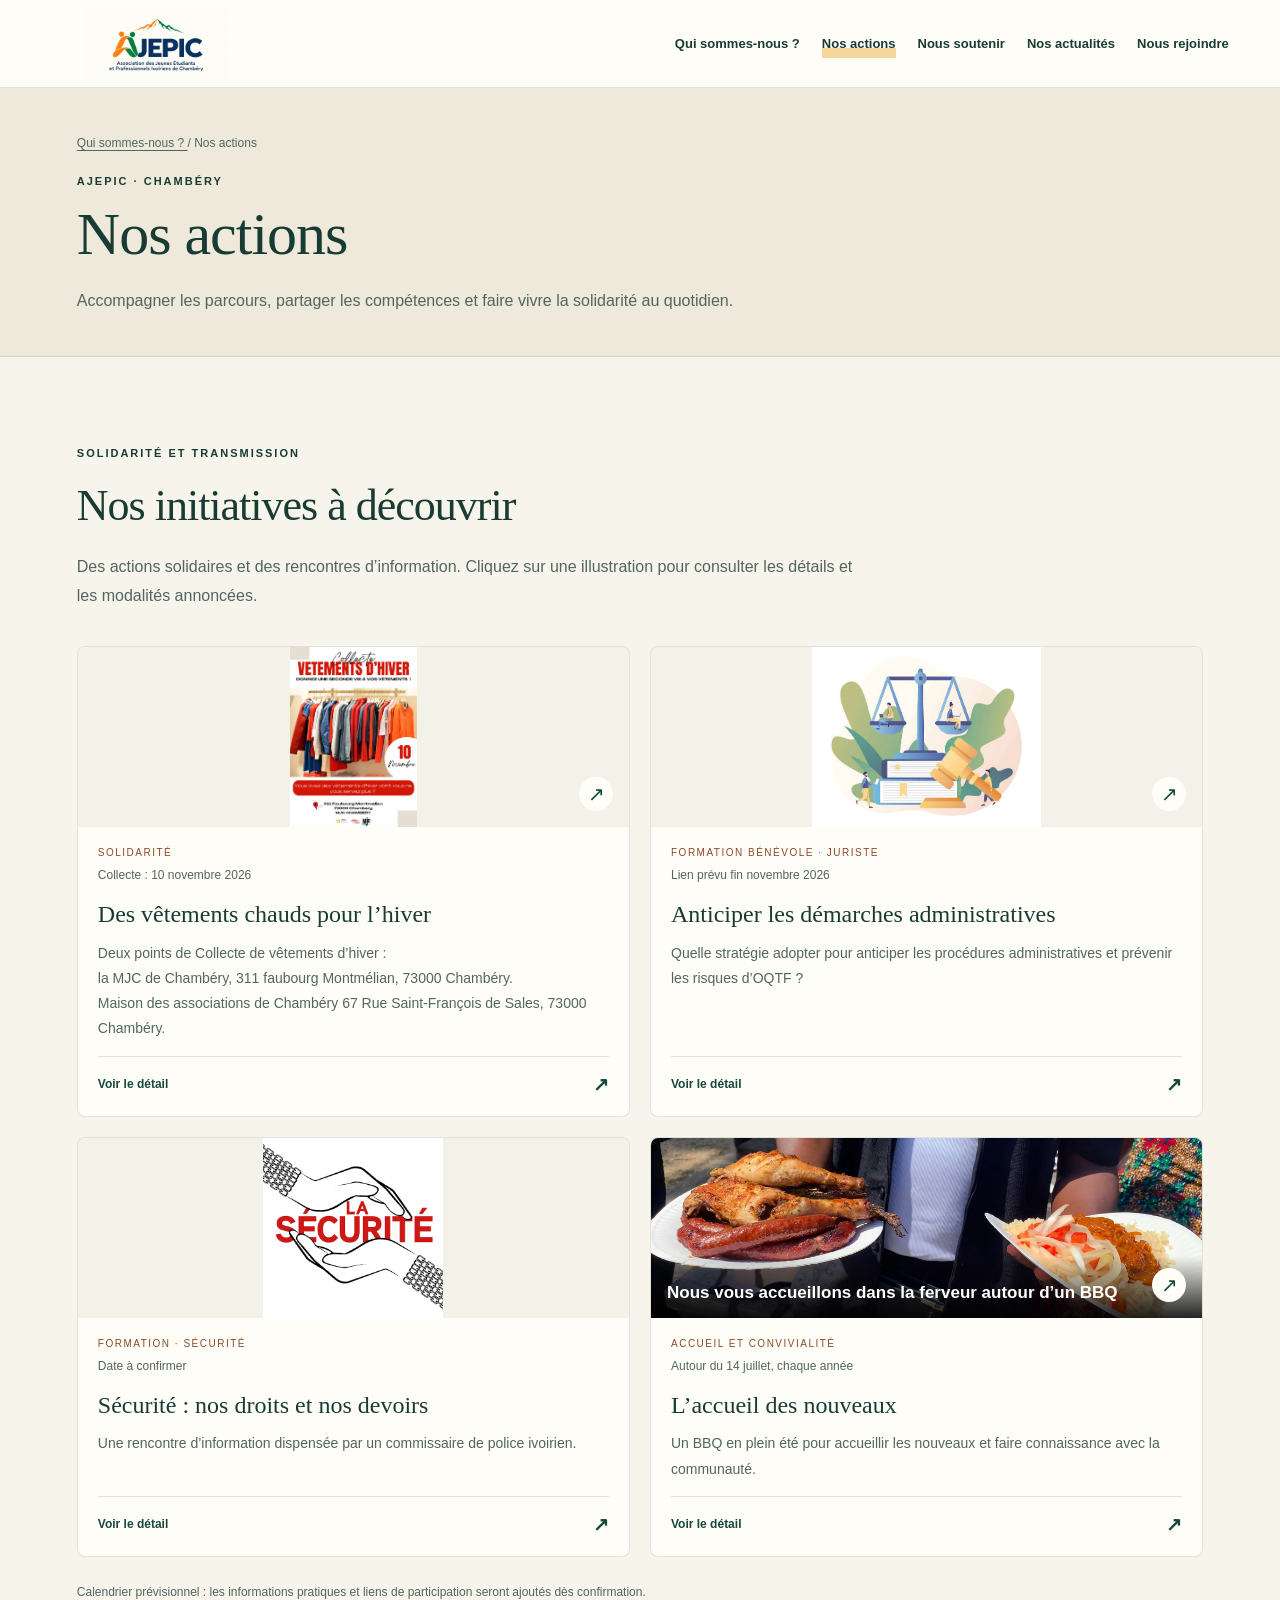
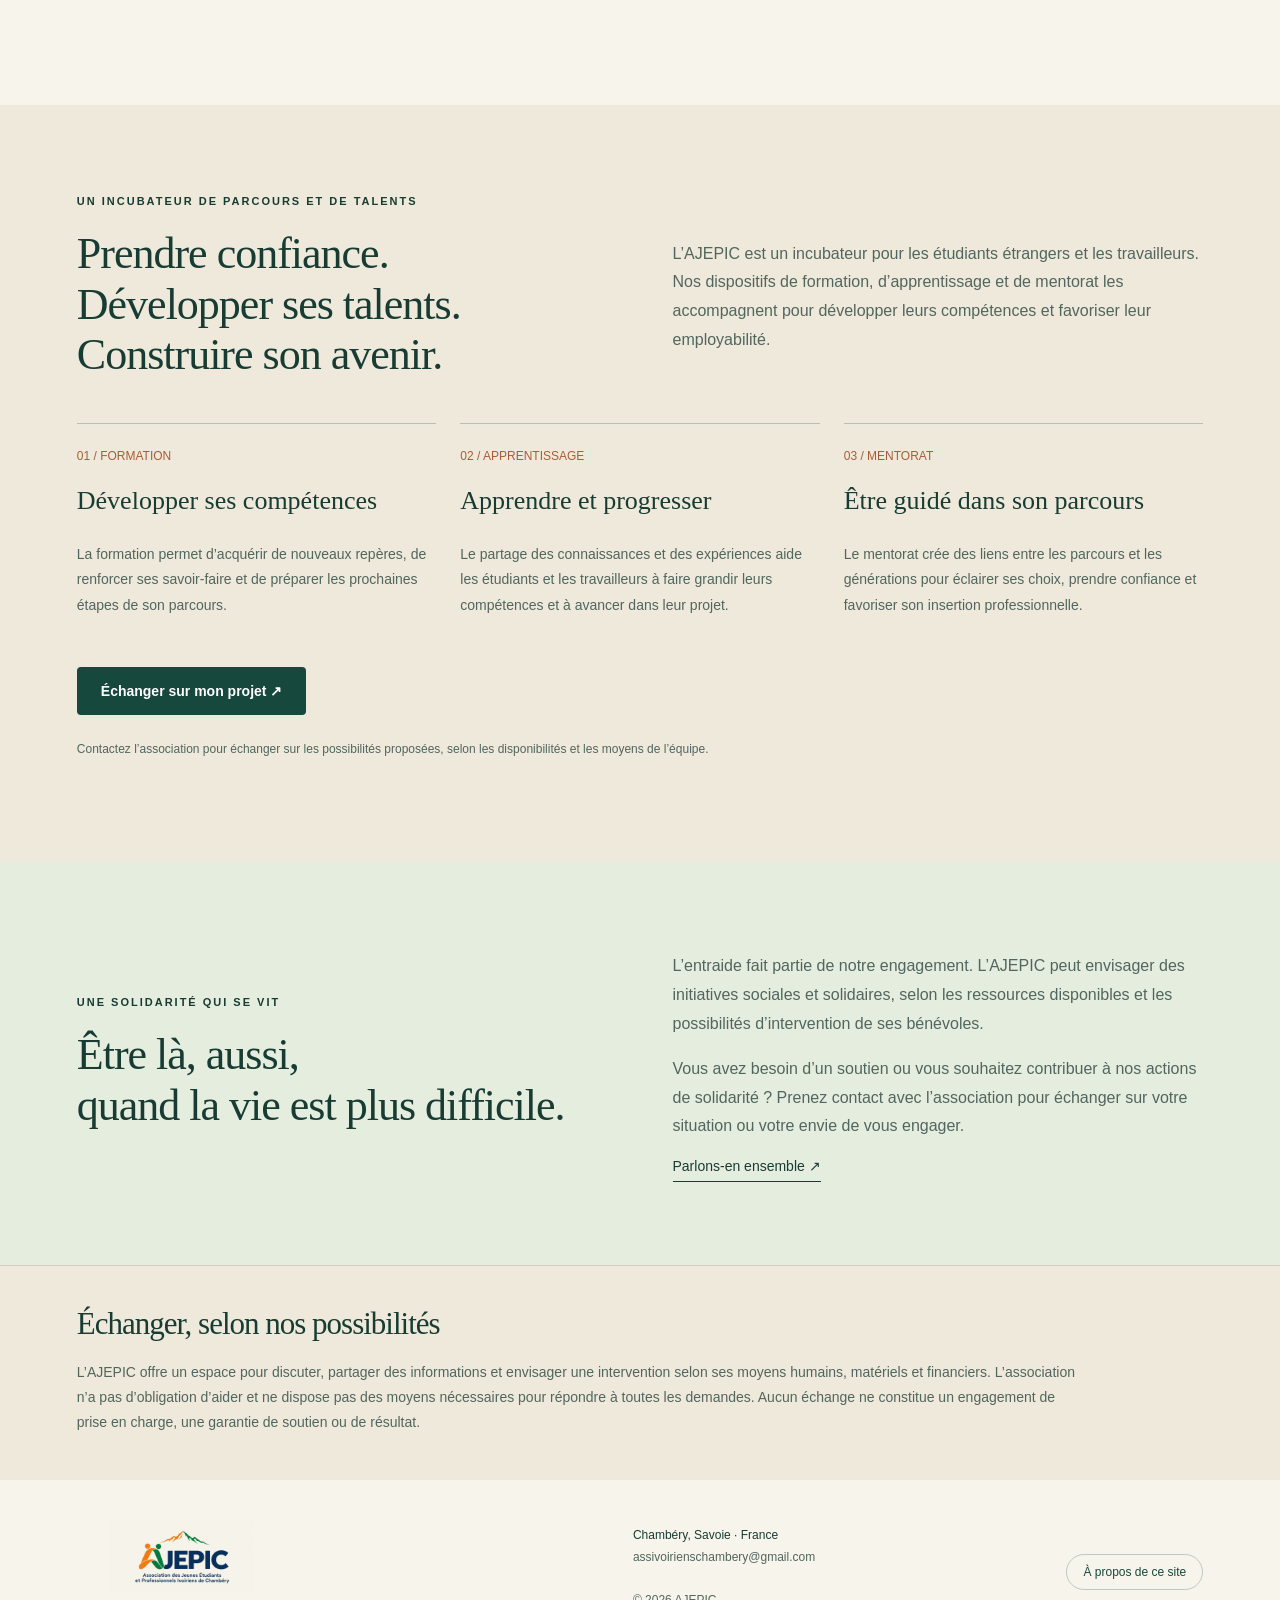
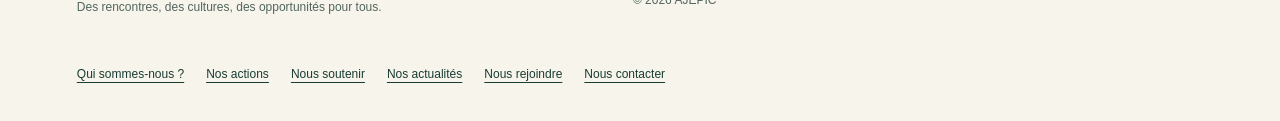
==== actions.html @ 48fe06e6 "premier push site AJEPIC" ====
<!DOCTYPE html>
<html lang="fr">
 <head>
  <meta charset="utf-8"/>
  <meta content="width=device-width,initial-scale=1" name="viewport"/>
  <meta content="Nos actions : découvrez la vie de l’AJEPIC à Chambéry, ses actions, ses rendez-vous et les façons de participer." name="description"/>
  <title>
   Nos actions — AJEPIC Chambéry
  </title>
  <link href="style.css" rel="stylesheet"/>
  <link rel="icon" type="image/jpeg" href="assets/logo-ajepic.jpeg"/>
 </head>
 <body>
  <header>
   <a aria-label="AJEPIC accueil" class="brand" href="index.html">
    <img alt="AJEPIC — Association des Jeunes Étudiants et Professionnels Ivoiriens de Chambéry" class="official-logo" src="assets/logo-ajepic.jpeg"/>
   </a>
   <nav aria-label="Navigation principale" class="page-nav" id="nav">
    <a href="index.html">
     Qui sommes-nous ?
    </a>
    <a aria-current="page" href="actions.html">
     Nos actions
    </a>
    <a href="soutenir.html">
     Nous soutenir
    </a>
    <a href="actualites.html">
     Nos actualités
    </a>
    <a href="adherer.html">
     Nous rejoindre
    </a>
   </nav>
   <button aria-expanded="false" aria-label="Ouvrir le menu" class="menu">
    ☰
   </button>
  </header>
  <main class="page-content">
   <section class="page-heading">
    <div class="breadcrumb">
     <a href="index.html">
      Qui sommes-nous ?
     </a>
     / Nos actions
    </div>
    <div class="eyebrow">
     AJEPIC · Chambéry
    </div>
    <h1>
     Nos actions
    </h1>
    <p>
     Accompagner les parcours, partager les compétences et faire vivre la solidarité au quotidien.
    </p>
   </section>
   <section class="section initiatives" id="initiatives">
    <div class="eyebrow">
     Solidarité et transmission
    </div>
    <h2>
     Nos initiatives à découvrir
    </h2>
    <p class="initiatives-intro">
     Des actions solidaires et des rencontres d’information. Cliquez sur une illustration pour consulter les détails et les modalités annoncées.
    </p>
    <div class="initiative-grid">
     <article class="initiative-card">
      <button aria-label="Détails : Des vêtements chauds pour l’hiver" class="initiative-visual" data-initiative="0">
       <img alt="Affiche de la collecte de vêtements d’hiver du 10 novembre à la MJC de Chambéry" loading="lazy" src="assets/collecte-vetements-hiver.jpeg"/>
       <span aria-hidden="true">
        ↗
       </span>
      </button>
      <div class="initiative-copy">
       <span class="tag">
        Solidarité
       </span>
       <span class="initiative-date">
        Collecte : 10 novembre 2026
       </span>
       <h3>
        Des vêtements chauds pour l’hiver
       </h3>
       <p>
        Deux points de Collecte de vêtements d’hiver : <br>
        la MJC de Chambéry, 311 faubourg Montmélian, 73000 Chambéry. <br>
        Maison des associations de Chambéry 67 Rue Saint-François de Sales, 73000 Chambéry.
       </p>
       <button class="event-more" data-initiative="0">
        Voir le détail
        <span aria-hidden="true">
         ↗
        </span>
       </button>
      </div>
     </article>
     <article class="initiative-card">
      <button aria-label="Détails : Anticiper les démarches administratives" class="initiative-visual" data-initiative="1">
       <img alt="Illustration : Formation bénévole · Juriste" loading="lazy" src="assets/image_formation_droits.jpg"/>
       <span aria-hidden="true">
        ↗
       </span>
      </button>
      <div class="initiative-copy">
       <span class="tag">
        Formation bénévole · Juriste
       </span>
       <span class="initiative-date">
        Lien prévu fin novembre 2026
       </span>
       <h3>
        Anticiper les démarches administratives
       </h3>
       <p>
        Quelle stratégie adopter pour anticiper les procédures administratives et prévenir les risques d’OQTF ?
       </p>
       <button class="event-more" data-initiative="1">
        Voir le détail
        <span aria-hidden="true">
         ↗
        </span>
       </button>
      </div>
     </article>
     <article class="initiative-card">
      <button aria-label="Détails : Sécurité : nos droits et nos devoirs" class="initiative-visual" data-initiative="2">
       <img alt="Illustration : Formation · Sécurité" loading="lazy" src="assets/images_securite.png"/>
        ↗
       </span>
      </button>
      <div class="initiative-copy">
       <span class="tag">
        Formation · Sécurité
       </span>
       <span class="initiative-date">
        Date à confirmer
       </span>
       <h3>
        Sécurité : nos droits et nos devoirs
       </h3>
       <p>
        Une rencontre d’information dispensée par un commissaire de police ivoirien.
       </p>
       <button class="event-more" data-initiative="2">
        Voir le détail
        <span aria-hidden="true">
         ↗
        </span>
       </button>
      </div>
     </article>
     <article class="initiative-card">
      <button aria-label="Détails : L’accueil des nouveaux" class="initiative-visual" data-initiative="3">
       <div class="bbq-photo-overlay">
        <img alt="Un BBQ en plein été pour accueillir les nouveaux" loading="lazy" src="assets/accueil-bbq.jpg"/>
        <strong>
         Nous vous accueillons dans la ferveur autour d’un BBQ
        </strong>
       </div>
       <span aria-hidden="true">
        ↗
       </span>
      </button>
      <div class="initiative-copy">
       <span class="tag">
        Accueil et convivialité
       </span>
       <span class="initiative-date">
        Autour du 14 juillet, chaque année
       </span>
       <h3>
        L’accueil des nouveaux
       </h3>
       <p>
        Un BBQ en plein été pour accueillir les nouveaux et faire connaissance avec la communauté.
       </p>
       <button class="event-more" data-initiative="3">
        Voir le détail
        <span aria-hidden="true">
         ↗
        </span>
       </button>
      </div>
     </article>
    </div>
    <p class="initiative-note">
     Calendrier prévisionnel : les informations pratiques et liens de participation seront ajoutés dès confirmation.
    </p>
   </section>
   <section class="section support" id="dispositifs">
    <div class="eyebrow">
     Un incubateur de parcours et de talents
    </div>
    <div class="support-intro">
     <h2>
      Prendre confiance.
      <br/>
      Développer ses talents.
      <br/>
      Construire son avenir.
     </h2>
     <p>
      L’AJEPIC est un incubateur pour les étudiants étrangers et les travailleurs. Nos dispositifs de formation, d’apprentissage et de mentorat les accompagnent pour développer leurs compétences et favoriser leur employabilité.
     </p>
    </div>
    <div class="values">
     <article class="value">
      <span class="num">
       01 / FORMATION
      </span>
      <h3>
       Développer ses compétences
      </h3>
      <p>
       La formation permet d’acquérir de nouveaux repères, de renforcer ses savoir-faire et de préparer les prochaines étapes de son parcours.
      </p>
     </article>
     <article class="value">
      <span class="num">
       02 / APPRENTISSAGE
      </span>
      <h3>
       Apprendre et progresser
      </h3>
      <p>
       Le partage des connaissances et des expériences aide les étudiants et les travailleurs à faire grandir leurs compétences et à avancer dans leur projet.
      </p>
     </article>
     <article class="value">
      <span class="num">
       03 / MENTORAT
      </span>
      <h3>
       Être guidé dans son parcours
      </h3>
      <p>
       Le mentorat crée des liens entre les parcours et les générations pour éclairer ses choix, prendre confiance et favoriser son insertion professionnelle.
      </p>
     </article>
    </div>
    <a class="btn" href="mailto:assivoirienschambery@gmail.com?subject=Accompagnement%20AJEPIC">
     Échanger sur mon projet ↗
    </a>
    <p class="footnote">
     Contactez l’association pour échanger sur les possibilités proposées, selon les disponibilités et les moyens de l’équipe.
    </p>
   </section>
   <section class="section solidarity" id="solidarite">
    <div>
     <div class="eyebrow">
      Une solidarité qui se vit
     </div>
     <h2>
      Être là, aussi,
      <br/>
      quand la vie est plus difficile.
     </h2>
    </div>
    <div>
     <p>
      L’entraide fait partie de notre engagement. L’AJEPIC peut envisager des initiatives sociales et solidaires, selon les ressources disponibles et les possibilités d’intervention de ses bénévoles.
     </p>
     <p>
      Vous avez besoin d’un soutien ou vous souhaitez contribuer à nos actions de solidarité ? Prenez contact avec l’association pour échanger sur votre situation ou votre envie de vous engager.
     </p>
     <a class="textlink" href="mailto:assivoirienschambery@gmail.com?subject=Solidarit%C3%A9%20AJEPIC">
      Parlons-en ensemble ↗
     </a>
    </div>
   </section>
   <section class="section intervention-frame" id="cadre-intervention">
    <h2>
     Échanger, selon nos possibilités
    </h2>
    <p>
     L’AJEPIC offre un espace pour discuter, partager des informations et envisager une intervention selon ses moyens humains, matériels et financiers. L’association n’a pas d’obligation d’aider et ne dispose pas des moyens nécessaires pour répondre à toutes les demandes. Aucun échange ne constitue un engagement de prise en charge, une garantie de soutien ou de résultat.
    </p>
   </section>
  </main>
  <footer>
   <div>
    <a class="brand" href="index.html">
     <img alt="AJEPIC — Association des Jeunes Étudiants et Professionnels Ivoiriens de Chambéry" class="official-logo" src="assets/logo-ajepic.jpeg"/>
    </a>
    <p>
     Des rencontres, des cultures, des opportunités pour tous.
    </p>
   </div>
   <div>
    Chambéry, Savoie · France
    <br/>
    <p>
     <a href="mailto:assivoirienschambery@gmail.com">
      assivoirienschambery@gmail.com
     </a>
     <br/>
     <br/>
     © 2026 AJEPIC
    </p>
   </div>
   <button class="filter" id="privacy">
    À propos de ce site
   </button>
   <div class="page-footer-links">
    <a href="index.html">
     Qui sommes-nous ?
    </a>
    <a href="actions.html">
     Nos actions
    </a>
    <a href="soutenir.html">
     Nous soutenir
    </a>
    <a href="actualites.html">
     Nos actualités
    </a>
    <a href="adherer.html">
     Nous rejoindre
    </a>
    <a href="contact.html">
     Nous contacter
    </a>
   </div>
  </footer>
  <dialog id="detail">
   <button aria-label="Fermer" class="close">
    ×
   </button>
   <div class="dialogbody">
   </div>
  </dialog>
  <script src="script.js">
  </script>
 </body>
</html>
---- style.css ----
:root {
  --green: #17483d;
  --orange: #ed743b;
  --cream: #f7f4eb;
  --ink: #183c33
}

* {
  box-sizing: border-box
}

html {
  scroll-behavior: smooth;
  scroll-padding-top: 90px
}

body {
  margin: 0;
  background: var(--cream);
  color: var(--ink);
  font-family: Arial, sans-serif
}

a {
  color: inherit;
  text-decoration: none
}

button {
  font: inherit;
  cursor: pointer
}

header {
  height: 88px;
  display: flex;
  align-items: center;
  justify-content: space-between;
  padding: 0 6%;
  border-bottom: 1px solid #17483d25;
  background: var(--cream);
  position: sticky;
  top: 0;
  z-index: 10
}

.brand {
  font-size: 29px;
  letter-spacing: -1px;
  font-weight: 900
}

.brand span {
  color: var(--orange)
}

nav {
  display: flex;
  align-items: center;
  gap: 30px;
  font-size: 14px
}

.btn {
  display: inline-flex;
  align-items: center;
  justify-content: center;
  gap: 22px;
  background: var(--green);
  color: white;
  padding: 16px 24px;
  border: 0;
  border-radius: 4px;
  font-weight: 600;
  font-size: 14px
}

.btn.light {
  background: var(--cream);
  color: var(--green)
}

.btn.orange {
  background: var(--orange);
  color: #173a31
}

.menu {
  display: none
}

.hero {
  display: grid;
  grid-template-columns: 1fr 1fr;
  min-height: 650px;
  padding: 60px 6% 55px;
  gap: 60px;
  align-items: center
}

.eyebrow {
  font-size: 11px;
  letter-spacing: 2px;
  text-transform: uppercase;
  font-weight: 700;
  display: flex;
  gap: 10px;
  align-items: center
}

.dot {
  height: 8px;
  width: 8px;
  background: var(--orange);
  border-radius: 50%
}

h1,
h2,
h3,
p {
  margin-top: 0
}

h1 {
  font-family: Georgia, serif;
  font-weight: 400;
  font-size: clamp(48px, 5.5vw, 80px);
  letter-spacing: -3px;
  line-height: 1.05;
  margin: 27px 0
}

h1 em {
  color: #bc542d;
  font-weight: 400
}

p {
  font-size: 16px;
  line-height: 1.8;
  color: #51665e
}

.hero p {
  max-width: 440px
}

.actions {
  display: flex;
  gap: 25px;
  align-items: center;
  margin: 29px 0
}

.textlink {
  font-size: 14px;
  border-bottom: 1px solid;
  padding: 7px 0
}

.small {
  font-size: 12px;
  color: #6b776c
}

.art {
  height: 530px;
  position: relative;
  border-radius: 180px 180px 12px 12px;
  overflow: hidden;
  background: #d9e4cb
}

.art svg {
  width: 100%;
  height: 100%
}

.art-label {
  position: absolute;
  bottom: 24px;
  left: 25px;
  right: 25px;
  background: #f8f5eaeF;
  padding: 20px;
  display: flex;
  justify-content: space-between;
  align-items: center;
  border-radius: 4px
}

.art-label strong {
  font: 25px Georgia, serif
}

.art-label span {
  font-size: 10px;
  letter-spacing: 2px
}

.strip {
  background: var(--green);
  color: #edeeda;
  padding: 24px 6%;
  display: flex;
  justify-content: space-between;
  gap: 15px;
  font-size: 12px;
  letter-spacing: 2px;
  text-transform: uppercase
}

.section {
  padding: 90px 6%
}

.intro {
  display: grid;
  grid-template-columns: 1fr 1.25fr;
  gap: 100px
}

h2 {
  font: 44px/1.15 Georgia, serif;
  letter-spacing: -1px;
  margin: 22px 0
}

h3 {
  font: 26px/1.2 Georgia, serif
}

.pill {
  display: inline-block;
  border: 1px solid #17483d30;
  padding: 8px 12px;
  border-radius: 30px;
  font-size: 12px
}

.intro .copy {
  padding-top: 30px
}

.values {
  display: grid;
  grid-template-columns: repeat(3, 1fr);
  gap: 24px;
  margin-top: 45px
}

.value {
  border-top: 1px solid #17483d40;
  padding-top: 25px
}

.value .num {
  color: #ac5c34;
  font-size: 12px;
  display: block;
  margin-bottom: 22px
}

.value p {
  font-size: 14px
}

.agenda {
  background: #e9eddf
}

.sectionhead {
  display: flex;
  justify-content: space-between;
  align-items: end;
  margin-bottom: 36px
}

.sectionhead h2 {
  margin-bottom: 0
}

.filters {
  display: flex;
  gap: 8px;
  flex-wrap: wrap
}

.filter {
  background: transparent;
  border: 1px solid #17483d40;
  border-radius: 25px;
  padding: 10px 16px;
  font-size: 12px;
  color: var(--green)
}

.filter.active {
  background: var(--green);
  color: white
}

.event {
  display: grid;
  grid-template-columns: 90px 1fr auto;
  gap: 28px;
  padding: 26px 0;
  border-top: 1px solid #17483d30;
  align-items: center
}

.date {
  font: 36px Georgia, serif
}

.date span {
  display: block;
  font: 11px Arial, sans-serif;
  letter-spacing: 1px;
  margin-top: 5px
}

.event h3 {
  font-size: 25px;
  margin: 8px 0
}

.event p {
  margin: 0;
  font-size: 13px
}

.tag {
  font-size: 10px;
  text-transform: uppercase;
  letter-spacing: 1.5px;
  color: #8c4b29
}

.event button {
  border: 1px solid #17483d50;
  background: transparent;
  border-radius: 50%;
  width: 42px;
  height: 42px;
  color: var(--green);
  font-size: 21px
}

.join {
  background: var(--green);
  color: var(--cream);
  display: grid;
  grid-template-columns: 1.2fr 1fr;
  gap: 80px
}

.join p {
  color: #d5dfd2
}

.join h2 {
  font-size: 52px
}

.join-options {
  display: grid;
  gap: 20px
}

.join-option {
  padding-bottom: 20px;
  border-bottom: 1px solid #ffffff40;
  display: flex;
  gap: 20px
}

.join-option span {
  color: #f7a477;
  font-size: 13px
}

.join-option h3 {
  font-size: 23px;
  margin-bottom: 8px
}

.join-option p {
  font-size: 14px;
  margin: 0
}

footer {
  padding: 40px 6%;
  display: flex;
  justify-content: space-between;
  gap: 25px;
  align-items: center;
  font-size: 12px
}

footer p {
  font-size: 12px;
  margin: 5px 0
}

dialog {
  border: 0;
  background: var(--cream);
  color: var(--green);
  padding: 35px;
  border-radius: 12px;
  max-width: 520px;
  width: 90%
}

dialog::backdrop {
  background: #082d25aa
}

dialog h2 {
  font-size: 32px
}

.close {
  float: right;
  border: 0;
  background: transparent;
  font-size: 26px
}

.dialogbody p {
  font-size: 15px
}

.footnote {
  font-size: 12px;
  margin-top: 24px
}

a:focus-visible,
button:focus-visible {
  outline: 3px solid var(--orange);
  outline-offset: 4px
}

@media(max-width:800px) {
  header {
    height: 75px
  }

  .menu {
    display: block;
    border: 0;
    background: none;
    color: var(--green);
    font-size: 24px
  }

  nav {
    display: none;
    position: absolute;
    top: 75px;
    left: 0;
    right: 0;
    background: var(--cream);
    padding: 25px;
    flex-direction: column
  }

  nav.open {
    display: flex
  }

  .hero {
    grid-template-columns: 1fr;
    padding-top: 38px;
    gap: 28px
  }

  h1 {
    font-size: 58px
  }

  .art {
    height: 420px
  }

  .strip {
    flex-wrap: wrap;
    font-size: 10px;
    line-height: 1.8
  }

  .intro,
  .join {
    grid-template-columns: 1fr;
    gap: 20px
  }

  .section {
    padding: 60px 6%
  }

  .values {
    grid-template-columns: 1fr
  }

  .sectionhead {
    display: block
  }

  .filters {
    margin-top: 25px
  }

  .event {
    grid-template-columns: 55px 1fr 40px;
    gap: 12px
  }

  .event h3 {
    font-size: 21px
  }

  .date {
    font-size: 29px
  }

  .join h2 {
    font-size: 42px
  }

  footer {
    align-items: start;
    flex-direction: column
  }

  .actions {
    gap: 18px
  }
}

.official-logo {
  display: block;
  width: 190px;
  height: 72px;
  object-fit: contain;
  mix-blend-mode: multiply
}

.identity-art {
  border: 1px solid #17483d20;
  background: #fff;
  border-radius: 130px 130px 12px 12px;
  overflow: hidden;
  padding-top: 80px
}

.animated-window {
  position: relative;
  aspect-ratio: 16/9;
  overflow: hidden;
  background: white
}

.animated-window img {
  width: 100%;
  position: absolute;
  top: 50%;
  transform: translateY(-50%)
}

.animated-window #still-logo {
  height: 100%;
  object-fit: contain
}

.identity-caption {
  padding: 35px;
  text-align: center;
  background: #e9eddf
}

.identity-caption span {
  font-size: 11px;
  letter-spacing: 2px
}

.identity-caption h3 {
  margin: 15px 0 22px;
  font-size: 29px
}

.full-name {
  font-size: 16px;
  margin-top: 22px;
  max-width: 400px;
  color: var(--green);
  font-weight: 600
}

blockquote {
  font: 23px/1.6 Georgia, serif;
  margin: 22px 0 25px;
  padding-left: 24px;
  border-left: 3px solid var(--orange)
}

@media(max-width:800px) {
  .official-logo {
    width: 155px;
    height: 62px
  }

  .identity-art {
    padding-top: 40px
  }

  blockquote {
    font-size: 21px
  }
}

.hero {
  gap: 45px
}

h1 {
  font-size: clamp(46px, 4.8vw, 70px)
}

.support {
  background: #eee9db
}

.support-intro,
.solidarity {
  display: grid;
  grid-template-columns: 1fr 1fr;
  gap: 65px
}

.support-intro>p {
  align-self: center
}

.support .values {
  margin: 20px 0 35px
}

.solidarity {
  background: #e5eddf;
  align-items: center
}

.solidarity h2 {
  margin-bottom: 0
}

.contact {
  background: #f5e6d0
}

.contact>p {
  max-width: 650px
}

.contact-links {
  display: grid;
  grid-template-columns: 1.4fr 1fr;
  gap: 24px;
  margin-top: 35px
}

.contact-link {
  display: flex;
  flex-direction: column;
  gap: 15px;
  padding: 28px;
  border: 1px solid #17483d45;
  border-radius: 6px;
  transition: background .2s
}

.contact-link:hover {
  background: #fff8e9
}

.contact-link span {
  font-size: 11px;
  letter-spacing: 2px
}

.contact-link strong {
  font-size: clamp(16px, 2vw, 26px);
  overflow-wrap: anywhere
}

.contact-link small {
  font-size: 13px
}

.official-logo {
  width: 210px
}

nav {
  gap: 22px
}

@media(max-width:1000px) {
  nav {
    gap: 14px;
    font-size: 12px
  }

  .official-logo {
    width: 155px
  }
}

@media(max-width:800px) {

  .support-intro,
  .solidarity,
  .contact-links {
    grid-template-columns: 1fr;
    gap: 20px
  }

  .hero {
    gap: 30px
  }

  h1 {
    font-size: 52px
  }

  .contact-link {
    padding: 22px
  }
}

.commitments {
  padding-top: 30px
}

.commitment-heading {
  display: grid;
  grid-template-columns: 1.4fr 1fr;
  gap: 60px;
  align-items: center;
  margin-bottom: 35px
}

.commitment-heading h2 {
  font-size: 38px
}

.commitment-grid {
  display: grid;
  grid-template-columns: repeat(3, 1fr);
  gap: 22px
}

.commitment {
  background: #e9eddf;
  border-radius: 8px;
  padding: 28px;
  display: flex;
  flex-direction: column;
  border-top: 4px solid #638b65;
  transition: transform .2s
}

.commitment:nth-child(2) {
  background: #f5e5d1;
  border-color: #ed743b
}

.commitment:nth-child(3) {
  background: #e5ebed;
  border-color: #446a80
}

.commitment:hover {
  transform: translateY(-4px)
}

.commitment-top {
  display: flex;
  align-items: center;
  justify-content: space-between;
  gap: 12px
}

.commitment-top>span {
  font-size: 10px;
  letter-spacing: 1px;
  font-weight: 700
}

.commitment-top svg {
  width: 48px;
  height: 48px;
  flex-shrink: 0
}

.commitment h3 {
  font-size: 31px;
  margin: 25px 0 18px
}

.commitment p {
  font-size: 14px;
  line-height: 1.85;
  flex: 1
}

.commitment-tags {
  display: flex;
  flex-wrap: wrap;
  gap: 7px;
  margin: 8px 0 26px
}

.commitment-tags span {
  padding: 6px 9px;
  border: 1px solid #17483d30;
  border-radius: 25px;
  font-size: 10px
}

.commitment>a {
  display: flex;
  justify-content: space-between;
  gap: 10px;
  border-top: 1px solid #17483d30;
  padding-top: 18px;
  font-size: 12px;
  font-weight: 600
}

.commitment-invite {
  display: flex;
  justify-content: space-between;
  gap: 20px;
  margin-top: 28px;
  padding: 22px 0;
  border-bottom: 1px solid #17483d25;
  font-size: 14px
}

.commitment-invite a {
  font-weight: 600;
  text-decoration: underline;
  text-underline-offset: 5px
}

@media(max-width:900px) {
  .commitment-grid {
    grid-template-columns: 1fr
  }

  .commitment-heading {
    grid-template-columns: 1fr;
    gap: 5px
  }

  .commitment h3 br {
    display: none
  }

  .commitment-invite {
    flex-direction: column
  }

  .commitment-heading h2 {
    font-size: 33px
  }
}

@media(prefers-reduced-motion:reduce) {
  .commitment {
    transition: none
  }

  .commitment:hover {
    transform: none
  }
}

.partners {
  padding: 40px 6% 35px;
  background: #fffdf7;
  border-bottom: 1px solid #17483d20
}

.partners-heading {
  display: flex;
  align-items: center;
  justify-content: space-between;
  gap: 20px;
  margin-bottom: 25px
}

.partners h2 {
  font-size: 32px;
  margin: 12px 0 0
}

.partners-window {
  overflow: hidden;
  position: relative
}

.partners-track {
  display: flex;
  width: max-content;
  animation: partners-scroll 36s linear infinite
}

.partners-group {
  display: flex;
  flex-shrink: 0
}

.partner-item {
  width: 245px;
  margin-right: 25px;
  display: flex;
  flex-direction: column;
  align-items: center;
  justify-content: start;
  gap: 12px
}

.partner-image {
  width: 100%;
  height: 140px;
  display: flex;
  align-items: center;
  justify-content: center;
  background: white;
  border: 1px solid #17483d15;
  border-radius: 6px;
  padding: 12px
}

.partner-image img {
  display: block;
  max-width: 100%;
  max-height: 100%;
  width: auto;
  height: auto;
  object-fit: contain
}

.partner-item>span {
  text-align: center;
  font-size: 11px;
  line-height: 1.5;
  color: #51665e;
  max-width: 230px
}

.partners-window:hover .partners-track,
.partners.paused .partners-track {
  animation-play-state: paused
}

@keyframes partners-scroll {
  to {
    transform: translateX(-50%)
  }
}

@media(max-width:800px) {
  .partners {
    padding: 30px 6%
  }

  .partners-heading {
    align-items: start;
    flex-direction: column
  }

  .partners h2 {
    font-size: 29px
  }

  .partner-item {
    width: 205px;
    margin-right: 18px
  }

  .partner-image {
    height: 120px
  }
}

@media(prefers-reduced-motion:reduce) {
  .partners-track {
    animation: none
  }

  .partners-window {
    overflow-x: auto
  }

  .partners-group[aria-hidden] {
    display: none
  }
}

.event-poster-dialog {
  max-width: 980px;
  width: 94%;
  max-height: 90vh;
  overflow-y: auto;
  padding: 26px
}

.event-poster-dialog .close {
  position: sticky;
  top: 0;
  z-index: 2;
  background: var(--cream);
  border-radius: 50%;
  width: 36px;
  height: 36px
}

.poster-layout {
  display: grid;
  grid-template-columns: 1fr 1fr;
  gap: 30px;
  clear: both;
  padding-top: 12px
}

.poster-visual img {
  display: block;
  width: 100%;
  height: auto;
  border-radius: 5px
}

.poster-visual>a {
  display: inline-block;
  margin: 15px 0;
  font-size: 13px;
  text-decoration: underline
}

.poster-info h2 {
  font-size: 36px;
  margin: 15px 0
}

.poster-info p {
  font-size: 14px
}

.poster-info dl {
  font-size: 14px;
  line-height: 1.7
}

.poster-info dt {
  font-weight: bold;
  margin-top: 14px
}

.poster-info dd {
  margin: 3px 0 15px
}

.ticket-price {
  background: #e9eddf;
  padding: 14px;
  margin-bottom: 10px;
  border-radius: 4px;
  display: grid;
  gap: 8px;
  font-size: 13px
}

.ticket-price strong {
  font-size: 18px
}

.ticket-contact {
  display: grid;
  gap: 15px;
  border-top: 1px solid #17483d30;
  padding-top: 20px
}

.ticket-contact>a:last-child {
  text-align: center;
  font-size: 16px
}

.poster-program {
  margin: 20px 0
}

@media(max-width:650px) {
  .poster-layout {
    grid-template-columns: 1fr;
    gap: 20px
  }

  .event-poster-dialog {
    padding: 18px
  }

  .poster-info h2 {
    font-size: 31px
  }
}

.membership-downloads {
  margin-top: 32px;
  padding-top: 24px;
  border-top: 1px solid #ffffff40
}

.membership-downloads h3 {
  font-size: 24px;
  margin: 0 0 12px
}

.membership-actions {
  display: flex;
  flex-wrap: wrap;
  gap: 12px;
  margin: 20px 0 12px
}

.membership-downloads small {
  display: block;
  line-height: 1.6
}

.membership-actions .btn {
  gap: 10px
}

@media(max-width:600px) {
  .membership-actions {
    flex-direction: column
  }

  .membership-actions .btn {
    width: 100%
  }
}

/* Navigation avec rubriques déroulantes */
header {
  background: #fffdf7;
  padding: 0 4%;
  gap: 24px
}

nav {
  gap: 24px;
  font-size: 13px;
  font-weight: 700
}

.nav-dropdown {
  position: relative
}

.nav-dropdown summary {
  list-style: none;
  cursor: pointer;
  display: flex;
  align-items: center;
  gap: 9px;
  padding: 12px 0;
  white-space: nowrap
}

.nav-dropdown summary::-webkit-details-marker {
  display: none
}

.nav-dropdown summary span {
  font-size: 17px
}

.nav-dropdown[open] summary {
  background: linear-gradient(transparent 60%, #f5d69c 60%, #f5d69c 85%, transparent 85%)
}

.nav-dropdown[open] summary span {
  transform: rotate(180deg)
}

.nav-panel {
  position: absolute;
  top: 100%;
  left: -18px;
  min-width: 240px;
  display: grid;
  padding: 10px;
  background: #fffdf7;
  border: 1px solid #17483d20;
  border-radius: 4px;
  box-shadow: 0 12px 25px #12382e15
}

.nav-panel a {
  padding: 13px 12px;
  font-size: 13px;
  line-height: 1.4;
  border-radius: 3px
}

.nav-panel a:hover,
.nav-panel a:focus-visible {
  background: #e9eddf
}

.nav-direct {
  padding: 12px 0;
  white-space: nowrap
}

.nav-direct:hover {
  text-decoration: underline;
  text-decoration-color: var(--orange);
  text-underline-offset: 8px
}

.nav-partners {
  padding-left: 24px;
  border-left: 1px solid #17483d25
}

.nav-dropdown summary:focus-visible {
  outline: 3px solid var(--orange);
  outline-offset: 4px
}

.contact-links {
  grid-template-columns: 1fr;
  max-width: 780px
}

@media(min-width:1001px) and (max-width:1200px) {
  header {
    padding: 0 3%;
    gap: 18px
  }

  nav {
    gap: 17px;
    font-size: 12px
  }

  .official-logo {
    width: 150px
  }

  .nav-partners {
    padding-left: 17px
  }
}

@media(max-width:1000px) {
  header {
    height: 75px
  }

  .menu {
    display: block;
    border: 0;
    background: none;
    color: var(--green);
    font-size: 24px
  }

  nav {
    display: none;
    position: absolute;
    top: 75px;
    left: 0;
    right: 0;
    background: #fffdf7;
    padding: 20px 6%;
    flex-direction: column;
    align-items: stretch;
    gap: 5px;
    max-height: calc(100dvh - 75px);
    overflow: auto;
    border-bottom: 1px solid #17483d25
  }

  nav.open {
    display: flex
  }

  .nav-dropdown summary {
    justify-content: space-between
  }

  .nav-panel {
    position: static;
    box-shadow: none;
    border: 0;
    border-left: 2px solid var(--orange);
    margin: 0 0 10px 4px;
    min-width: 0;
    padding: 0 8px
  }

  .nav-partners {
    padding-left: 0;
    border-left: 0
  }

  .nav-direct {
    padding: 14px 0
  }

  .nav-dropdown[open] summary {
    background: none;
    color: #9a451f
  }
}

/* Pages et navigation partagée */
header {
  padding: 0 4%;
  gap: 22px
}

.page-nav {
  gap: 22px;
  font-size: 13px;
  font-weight: 700
}

.page-nav a {
  position: relative;
  padding: 13px 0;
  white-space: nowrap
}

.page-nav a[aria-current="page"] {
  background: linear-gradient(transparent 60%, #f5d69c 60%, #f5d69c 85%, transparent 85%)
}

.page-nav a:hover {
  color: #a14b27
}

.page-heading {
  padding: 48px 6% 40px;
  background: #eee9db;
  border-bottom: 1px solid #17483d20
}

.page-heading .breadcrumb {
  font-size: 12px;
  color: #51665e;
  margin-bottom: 25px
}

.breadcrumb a {
  text-decoration: underline;
  text-underline-offset: 3px
}

.page-heading h1 {
  font: clamp(38px, 4.8vw, 60px)/1.1 Georgia, serif;
  letter-spacing: -1px;
  margin: 14px 0 20px
}

.page-heading>p {
  max-width: 730px;
  margin-bottom: 0
}

.home-discover {
  padding: 70px 6%;
  background: #e9eddf
}

.home-discover h2 {
  margin-top: 12px
}

.home-cards {
  display: grid;
  grid-template-columns: repeat(3, 1fr);
  gap: 24px;
  margin-top: 34px
}

.home-card {
  display: flex;
  flex-direction: column;
  padding: 30px;
  background: var(--cream);
  border: 1px solid #17483d25;
  border-radius: 6px
}

.home-card>span {
  font-size: 11px;
  letter-spacing: 1px;
  color: #8c4b29
}

.home-card h3 {
  margin: 22px 0 16px
}

.home-card p {
  font-size: 14px;
  flex: 1
}

.home-card .textlink {
  align-self: start;
  font-weight: bold
}

.home-partners {
  padding: 45px 6%;
  display: flex;
  justify-content: space-between;
  align-items: center;
  gap: 30px;
  background: #fffdf7
}

.home-partners h2 {
  font-size: 32px
}

.home-partners p {
  margin: 0;
  max-width: 650px
}

.page-footer-links {
  display: flex;
  flex-wrap: wrap;
  gap: 12px 22px;
  margin-top: 18px;
  font-size: 12px
}

.page-footer-links a {
  text-decoration: underline;
  text-underline-offset: 4px
}

.page-content>.section:first-child {
  padding-top: 60px
}

.page-content>.partners {
  padding-top: 55px;
  padding-bottom: 55px
}

@media(min-width:1001px) and (max-width:1250px) {
  .page-nav {
    gap: 15px;
    font-size: 12px
  }

  .official-logo {
    width: 140px
  }
}

@media(max-width:1000px) {
  .page-nav {
    gap: 4px;
    font-size: 14px
  }

  .page-nav a {
    padding: 14px 0
  }

  .page-nav a[aria-current="page"] {
    background: none;
    color: #9a451f;
    text-decoration: underline;
    text-decoration-thickness: 3px;
    text-underline-offset: 6px
  }

  .home-cards {
    grid-template-columns: 1fr
  }

  .home-partners {
    align-items: start;
    flex-direction: column
  }

  .page-heading {
    padding-top: 30px
  }

  .page-heading h1 {
    font-size: 42px
  }
}

footer {
  flex-wrap: wrap
}

.page-footer-links {
  flex-basis: 100%
}

.hero h1 {
  font-size: clamp(40px, 4.8vw, 66px);
  margin-bottom: 20px
}

.hero .hero-motto {
  font: clamp(26px, 2.8vw, 36px)/1.25 Georgia, serif;
  color: #a04d2b;
  max-width: 530px;
  margin-bottom: 22px
}

.hero .creation-date {
  display: inline-block;
  padding: 10px 15px;
  border: 1px solid #17483d35;
  border-radius: 4px;
  font-size: 14px;
  color: var(--green);
  font-weight: 700;
  margin: 6px 0
}

.association-date {
  margin-top: 22px;
  font-size: 15px;
  color: var(--green)
}

.membership-page {
  max-width: 1100px;
  margin: auto
}

.membership-page .membership-downloads {
  border-top: 1px solid #17483d30;
  color: var(--green);
  margin-top: 28px
}

.membership-page .membership-downloads h3 {
  font-size: 25px
}

.membership-page .membership-actions .light {
  border: 1px solid #17483d60;
  background: white
}

.membership-page .membership-downloads p {
  max-width: 730px
}

.membership-contact {
  margin-top: 32px
}

.membership-contact a {
  text-decoration: underline;
  text-underline-offset: 4px
}

.partnership-project {
  background: #eee9db
}

.partnership-project>p {
  max-width: 800px
}

.partnership-steps {
  list-style: decimal;
  padding-left: 24px;
  max-width: 800px;
  margin: 30px 0
}

.partnership-steps li {
  padding: 0 0 20px 8px;
  line-height: 1.7
}

.partnership-steps strong,
.partnership-steps span {
  display: block
}

.partnership-steps span {
  font-size: 14px;
  color: #51665e
}

.partnership-actions {
  display: flex;
  gap: 15px;
  flex-wrap: wrap
}

.partnership-note {
  font-size: 13px;
  margin: 22px 0 0
}

.partnership-note a {
  text-decoration: underline;
  overflow-wrap: anywhere
}

@media(max-width:650px) {
  .partnership-actions {
    flex-direction: column
  }

  .partnership-actions a {
    width: 100%;
    text-align: center
  }
}

.news-feature-heading h2 {
  font-size: 48px;
  margin: 12px 0 30px
}

.news-feature {
  display: grid;
  grid-template-columns: minmax(260px, .8fr) 1.2fr;
  background: var(--green);
  color: var(--cream);
  border-radius: 10px;
  overflow: hidden
}

.news-feature-poster {
  display: block;
  width: 100%;
  padding: 0;
  border: 0;
  background: #102e27;
  color: var(--cream);
  text-align: left;
  position: relative
}

.news-feature-poster img {
  display: block;
  width: 100%;
  height: auto;
  max-height: 760px;
  object-fit: contain
}

.news-feature-poster>span {
  display: block;
  padding: 17px 22px;
  text-align: center;
  font-size: 13px;
  font-weight: 600
}

.news-feature-copy {
  padding: 48px 10%;
  align-self: center
}

.feature-badge {
  display: inline-block;
  border: 1px solid #f7f4eb70;
  padding: 8px 12px;
  border-radius: 22px;
  font-size: 11px;
  text-transform: uppercase;
  letter-spacing: 1px
}

.news-feature-copy .feature-date {
  font-size: 15px;
  color: #f5b28b;
  margin: 25px 0 14px;
  font-weight: 700
}

.news-feature-copy h3 {
  font-size: clamp(36px, 4.2vw, 60px);
  line-height: 1.08;
  margin: 0 0 25px
}

.news-feature-copy .feature-description {
  font-size: 15px;
  color: #d5dfd2;
  line-height: 1.8
}

.news-feature-copy dl {
  margin: 24px 0;
  font-size: 14px
}

.news-feature-copy dt {
  font-size: 10px;
  text-transform: uppercase;
  letter-spacing: 1px;
  color: #b8cdbd;
  margin-bottom: 7px
}

.news-feature-copy dd {
  margin: 0 0 18px;
  line-height: 1.7
}

.feature-prices {
  display: flex;
  gap: 20px;
  margin: 24px 0;
  flex-wrap: wrap
}

.feature-prices span {
  font-size: 13px;
  display: flex;
  align-items: baseline;
  gap: 10px
}

.feature-prices strong {
  font-size: 24px
}

.feature-contact {
  display: block;
  font-size: 13px;
  text-decoration: underline;
  text-underline-offset: 5px;
  margin-top: 22px;
  line-height: 1.6
}

.upcoming-heading {
  margin: 70px 0 30px
}

.upcoming-grid {
  display: grid;
  grid-template-columns: repeat(3, 1fr);
  gap: 26px
}

.upcoming-card {
  overflow: hidden;
  border: 1px solid #17483d25;
  border-radius: 8px;
  background: #fffdf7;
  display: flex;
  flex-direction: column
}

.event-illustration {
  position: relative;
  display: block;
  width: 100%;
  padding: 0;
  border: 0;
  overflow: hidden;
  background: #dce9df
}

.event-illustration img {
  display: block;
  width: 100%;
  aspect-ratio: 1.94;
  object-fit: cover;
  transition: transform .25s
}

.event-illustration:hover img {
  transform: scale(1.035)
}

.event-image-arrow {
  position: absolute;
  right: 16px;
  bottom: 16px;
  background: #fffdf7;
  border-radius: 50%;
  width: 34px;
  height: 34px;
  display: grid;
  place-items: center;
  color: var(--green);
  font-size: 20px
}

.upcoming-copy {
  padding: 25px;
  display: flex;
  flex-direction: column;
  flex: 1
}

.news-date {
  font-size: 12px;
  font-weight: 700;
  color: #17483d;
  margin-bottom: 15px
}

.upcoming-copy .tag {
  font-size: 10px
}

.upcoming-copy h3 {
  font-size: 26px;
  margin: 13px 0
}

.upcoming-copy p {
  font-size: 13px;
  flex: 1
}

.event-more {
  padding: 16px 0 0;
  border: 0;
  border-top: 1px solid #17483d25;
  color: var(--green);
  background: none;
  display: flex;
  align-items: center;
  justify-content: space-between;
  gap: 12px;
  font-size: 12px;
  font-weight: 700;
  text-align: left
}

.event-more span {
  font-size: 19px
}

.news-feature-copy>.btn {
  line-height: 1.5;
  text-align: center
}

.agenda .footnote {
  line-height: 1.7
}

@media(max-width:1000px) {
  .upcoming-grid {
    grid-template-columns: repeat(2, 1fr)
  }

  .news-feature-copy {
    padding: 30px 8%
  }

  .news-feature-copy h3 {
    font-size: 40px
  }
}

@media(max-width:650px) {
  .news-feature {
    grid-template-columns: 1fr
  }

  .news-feature-poster img {
    max-height: 640px
  }

  .news-feature-copy {
    padding: 32px 24px
  }

  .news-feature-copy h3 {
    font-size: 42px
  }

  .upcoming-grid {
    grid-template-columns: 1fr
  }

  .upcoming-heading {
    margin-top: 48px
  }

  .news-feature-heading h2 {
    font-size: 40px
  }

  .upcoming-heading .filters {
    gap: 7px
  }
}

@media(prefers-reduced-motion:reduce) {
  .event-illustration img {
    transition: none
  }
}

.news-teaser {
  display: grid;
  grid-template-columns: 1fr minmax(220px, 340px);
  align-items: center;
  gap: 60px;
  padding: 45px 6%;
  margin-top: 35px;
  background: #f7f4eb;
  border-radius: 10px;
  border: 1px solid #17483d20
}

.news-teaser h2 {
  font-size: 40px
}

.teaser-copy>p {
  max-width: 550px
}

.teaser-copy .teaser-help {
  font-size: 13px
}

.event-teaser-video {
  display: block;
  width: 100%;
  max-height: 580px;
  aspect-ratio: 480/848;
  background: #102e27;
  border-radius: 8px
}

.event-register {
  margin-top: 19px;
  padding: 12px 16px;
  align-self: start;
  font-size: 13px
}

.registration-section {
  max-width: 1000px;
  margin: auto
}

.registration-back {
  display: inline-block;
  font-size: 13px;
  text-decoration: underline;
  text-underline-offset: 5px;
  margin-bottom: 30px
}

.registration-section h2 {
  font-size: 34px
}

.registration-fields {
  display: grid;
  grid-template-columns: 1fr 1fr;
  gap: 24px;
  margin: 30px 0
}

.registration-field {
  display: flex;
  flex-direction: column;
  gap: 10px
}

.registration-field label {
  font-size: 14px;
  font-weight: 700
}

.registration-field input,
.registration-field select {
  display: block;
  box-sizing: border-box;
  width: 100%;
  min-width: 0;
  border: 1px solid #789285;
  border-radius: 4px;
  background: white;
  padding: 14px;
  font: 16px Arial, sans-serif;
  color: var(--green);
  min-height: 49px
}

.registration-field input:focus,
.registration-field select:focus {
  outline: 3px solid #ed743b60;
  outline-offset: 2px
}

.registration-wide {
  grid-column: 1/-1
}

.registration-privacy,
.registration-note {
  font-size: 12px;
  line-height: 1.8;
  overflow-wrap: anywhere
}

.registration-privacy {
  margin-bottom: 24px
}

.registration-privacy a,
.registration-note a {
  text-decoration: underline
}

.registration-note {
  margin-top: 20px
}

.registration-honey {
  display: none
}

button:disabled {
  opacity: .6;
  cursor: wait
}

#registration-event-title {
  font-size: 30px;
  margin: 20px 0 10px
}

.registration-section [hidden] {
  display: none
}

@media(max-width:650px) {
  .news-teaser {
    grid-template-columns: 1fr;
    gap: 24px;
    padding: 30px 24px
  }

  .event-teaser-video {
    max-width: 320px;
    justify-self: center
  }

  .news-teaser h2 {
    font-size: 34px
  }

  .registration-fields {
    grid-template-columns: 1fr
  }

  .registration-wide {
    grid-column: auto
  }

  .registration-section button[type=submit] {
    width: 100%
  }
}

/* Teaser en grand, avant l’affiche */
.news-teaser {
  display: block;
  padding: 0;
  margin: 0 0 35px;
  background: #102e27;
  border: 0;
  overflow: hidden;
  gap: 0
}

.news-teaser .teaser-copy {
  padding: 18px 24px;
  display: flex;
  justify-content: space-between;
  align-items: center;
  gap: 12px;
  color: var(--cream)
}

.news-teaser .teaser-copy h3 {
  font: 22px Georgia, serif;
  margin: 0
}

.news-teaser .teaser-copy p {
  font-size: 13px;
  margin: 0;
  color: #d5dfd2
}

.news-teaser .event-teaser-video {
  display: block;
  width: 100%;
  max-width: none;
  height: min(85vh, 900px);
  max-height: none;
  aspect-ratio: auto;
  object-fit: contain;
  background: #000;
  border-radius: 0;
  justify-self: auto
}

.adhesion-top-actions {
  display: flex;
  flex-wrap: wrap;
  gap: 18px;
  align-items: center;
  margin-top: 26px
}

.adhesion-top-actions>.btn {
  line-height: 1.5;
  text-align: center
}

.page-heading .adhesion-file-info {
  font-size: 12px;
  margin-top: 13px
}

.adhesion-preview {
  margin-top: 36px;
  padding-top: 25px;
  border-top: 1px solid #17483d25
}

.adhesion-preview h3 {
  font-size: 25px
}

.adhesion-preview iframe {
  display: block;
  width: 100%;
  height: 760px;
  border: 1px solid #17483d30;
  background: white;
  border-radius: 4px
}

.adhesion-preview p {
  font-size: 12px;
  margin-top: 14px;
  line-height: 1.6
}

@media(max-width:650px) {
  .news-teaser .teaser-copy {
    align-items: start;
    flex-direction: column;
    padding: 16px 20px;
    gap: 6px
  }

  .news-teaser .event-teaser-video {
    width: 100%;
    max-width: none;
    height: min(80vh, 760px);
    max-height: none
  }

  .adhesion-top-actions {
    align-items: stretch;
    flex-direction: column
  }

  .adhesion-top-actions .textlink {
    align-self: center
  }

  .adhesion-preview iframe {
    height: 560px
  }
}

.adhesion-form-preview {
  display: block;
  width: 100%;
  height: auto;
  border: 1px solid #17483d30;
  border-radius: 4px;
  background: white
}

/* Teaser réduit de moitié par rapport à la version précédente */
.news-teaser .event-teaser-video {
  height: min(42.5vh, 450px)
}

.intervention-frame {
  padding-top: 40px;
  padding-bottom: 45px;
  border-top: 1px solid #17483d25;
  background: #eee9db
}

.intervention-frame h2 {
  font-size: 31px;
  margin: 0 0 18px
}

.intervention-frame p {
  max-width: 1000px;
  font-size: 14px;
  margin: 0
}

.initiatives {
  background: #f7f4eb
}

.initiatives-intro {
  max-width: 780px
}

.initiative-grid {
  display: grid;
  grid-template-columns: repeat(3, 1fr);
  gap: 25px;
  margin-top: 35px
}

.initiative-card {
  border: 1px solid #17483d25;
  background: #fffdf7;
  border-radius: 8px;
  overflow: hidden;
  display: flex;
  flex-direction: column
}

.initiative-visual {
  position: relative;
  display: block;
  padding: 0;
  border: 0;
  width: 100%;
  background: none
}

.initiative-visual img {
  display: block;
  width: 100%;
  height: auto
}

.initiative-visual>span {
  position: absolute;
  right: 16px;
  bottom: 16px;
  width: 34px;
  height: 34px;
  border-radius: 50%;
  background: #fffdf7;
  display: grid;
  place-items: center;
  color: var(--green);
  font-size: 20px
}

.initiative-copy {
  padding: 26px;
  display: flex;
  flex-direction: column;
  flex: 1
}

.initiative-date {
  display: block;
  font-size: 12px;
  color: #51665e;
  line-height: 1.5;
  margin: 12px 0
}

.initiative-copy h3 {
  font-size: 27px;
  margin: 10px 0 18px
}

.initiative-copy p {
  font-size: 14px;
  flex: 1
}

.initiative-note {
  font-size: 12px;
  margin-top: 25px
}

.initiative-dialog {
  max-width: 650px;
  max-height: 90vh;
  overflow: auto
}

.initiative-detail-image {
  display: block;
  width: 100%;
  height: 180px;
  object-fit: cover;
  border-radius: 6px;
  margin: 35px 0 25px
}

.initiative-detail-date {
  font-weight: bold
}

.initiative-link-note {
  font-size: 13px;
  border-top: 1px solid #17483d25;
  padding-top: 18px
}

.board-section {
  background: #fffdf7
}

.board-heading {
  display: grid;
  grid-template-columns: 1fr 1fr;
  gap: 50px;
  align-items: center;
  margin-bottom: 40px
}

.board-heading h2 {
  font-size: 40px
}

.board-heading>p {
  font-size: 14px
}

.board-chart {
  max-width: 1250px;
  margin: auto
}

.board-group {
  border: 1px solid #17483d25;
  border-radius: 8px;
  padding: 20px;
  background: #e7eddf
}

.board-group>h3 {
  font: 700 12px/1.6 Arial, sans-serif;
  letter-spacing: .7px;
  text-transform: uppercase;
  margin: 0 0 16px
}

.board-leader,
.board-deputy {
  max-width: 440px;
  margin: 0 auto 24px;
  position: relative
}

.board-leader {
  background: #17483d;
  color: #fffdf7
}

.board-deputy {
  background: #e9eddf
}

.board-leader::after,
.board-deputy::after {
  content: '';
  position: absolute;
  height: 25px;
  border-left: 1px solid #8da497;
  top: 100%;
  left: 50%
}

.board-support-row {
  display: grid;
  grid-template-columns: 1fr 1fr;
  gap: 25px;
  max-width: 950px;
  margin: 0 auto
}

.board-finance,
.board-secretary {
  background: #f4e5ca
}

.board-people {
  display: grid;
  gap: 12px
}

.board-person {
  display: flex;
  width: 100%;
  align-items: center;
  gap: 12px;
  padding: 14px;
  text-align: left;
  background: #fffdf7;
  border: 1px solid #17483d20;
  border-radius: 6px;
  color: var(--green);
  transition: box-shadow .2s, transform .2s
}

.board-person:hover {
  box-shadow: 0 5px 15px #17483d15;
  transform: translateY(-2px)
}

.board-avatar {
  width: 48px;
  height: 48px;
  border-radius: 50%;
  display: grid;
  place-items: center;
  background: #e5eddf;
  flex-shrink: 0;
  color: #648477
}

.board-avatar svg {
  width: 40px;
  height: 40px
}

.board-person-copy {
  display: flex;
  flex-direction: column;
  gap: 5px;
  min-width: 0
}

.board-person-copy strong {
  font-size: 14px;
  line-height: 1.4;
  overflow-wrap: anywhere
}

.board-person-copy>span {
  font-size: 12px;
  line-height: 1.45;
  color: #51665e
}

.board-person-copy small {
  font-size: 10px;
  color: #9a4a29;
  margin-top: 3px
}

.board-commissions-label {
  text-align: center;
  font-size: 12px;
  font-weight: 700;
  letter-spacing: .5px;
  padding: 20px 0;
  margin: 24px 0 12px;
  border-top: 1px solid #8da497
}

.board-commissions {
  display: grid;
  grid-template-columns: repeat(4, minmax(0, 1fr));
  gap: 18px;
  align-items: start
}

.board-commissions .board-group {
  padding: 16px
}

.board-commissions .board-person {
  flex-direction: column;
  align-items: start;
  padding: 12px
}

.board-cell {
  margin-top: 22px;
  border-top: 3px solid #8da497
}

.board-cell h3 {
  font-size: 11px
}

.board-footnote {
  font-size: 12px;
  max-width: 1000px;
  line-height: 1.8;
  margin-top: 26px
}

.profile-dialog {
  max-width: 600px;
  max-height: 90vh;
  overflow: auto
}

.profile-photo {
  display: flex;
  align-items: center;
  flex-direction: column;
  gap: 10px;
  margin: 20px auto 28px;
  background: #e7eddf;
  padding: 25px;
  border-radius: 6px;
  color: #648477
}

.profile-photo svg {
  width: 95px;
  height: 95px
}

.profile-photo span {
  font-size: 12px
}

.profile-info {
  font-size: 14px
}

.profile-info dt {
  font-size: 11px;
  text-transform: uppercase;
  letter-spacing: 1px;
  margin-top: 18px;
  color: #51665e
}

.profile-info dd {
  margin: 7px 0 18px;
  font-weight: bold
}

.profile-update {
  font-size: 12px !important;
  color: #65756b
}

@media(max-width:1100px) {
  .board-commissions {
    grid-template-columns: repeat(2, minmax(0, 1fr))
  }

  .board-commissions .board-person {
    flex-direction: row;
    align-items: center
  }
}

@media(max-width:800px) {
  .initiative-grid {
    grid-template-columns: 1fr
  }

  .board-heading {
    grid-template-columns: 1fr;
    gap: 10px
  }

  .board-heading h2 {
    font-size: 33px
  }

  .board-support-row {
    grid-template-columns: 1fr
  }

  .board-commissions {
    grid-template-columns: 1fr
  }

  .board-leader,
  .board-deputy {
    max-width: 100%
  }
}

@media(max-width:650px) {
  .news-teaser .event-teaser-video {
    height: min(40vh, 380px)
  }
}

@media(prefers-reduced-motion:reduce) {
  .board-person {
    transition: none
  }

  .board-person:hover {
    transform: none
  }
}

/* Bureau compact : hiérarchie conservée, composition 2026–2028 */
.board-section {
  padding-top: 55px;
  padding-bottom: 55px
}

.board-chart {
  max-width: 1020px
}

.board-heading {
  gap: 35px;
  margin-bottom: 28px
}

.board-heading h2 {
  font-size: 34px
}

.board-leader,
.board-deputy {
  max-width: 340px;
  margin-bottom: 19px
}

.board-group {
  padding: 14px
}

.board-group>h3 {
  font-size: 11px;
  margin-bottom: 11px
}

.board-support-row {
  max-width: 780px;
  gap: 18px
}

.board-person {
  padding: 10px;
  gap: 9px
}

.board-avatar {
  width: 36px;
  height: 36px
}

.board-avatar svg {
  width: 29px;
  height: 29px
}

.board-person-copy strong {
  font-size: 12px
}

.board-person-copy>span {
  font-size: 11px
}

.board-person-copy small {
  font-size: 9px
}

.board-people {
  gap: 8px
}

.board-commissions {
  gap: 12px
}

.board-commissions .board-group {
  padding: 12px
}

.board-commissions .board-person {
  padding: 9px
}

.board-commissions-label {
  font-size: 11px;
  margin-top: 18px;
  padding: 16px 0
}

.board-cell {
  margin-top: 15px
}

.board-footnote {
  font-size: 11px
}

.initiative-grid {
  grid-template-columns: repeat(2, minmax(0, 1fr))
}

.initiative-form-actions {
  display: flex;
  flex-wrap: wrap;
  gap: 12px
}

.initiative-form-actions a {
  font-size: 13px;
  line-height: 1.5;
  text-align: center
}

.action-description {
  margin-bottom: 24px
}

.action-description textarea {
  padding: 14px;
  border: 1px solid #789285;
  border-radius: 4px;
  font: 16px/1.6 Arial, sans-serif;
  color: var(--green);
  resize: vertical;
  background: white
}

.action-description label {
  line-height: 1.6
}

#initiative-description-wrap[hidden] {
  display: none
}

/* Diaporama des activités, prêt pour les photos réelles */
.adhesion-slideshow {
  background: #e9eddf;
  padding-top: 55px;
  padding-bottom: 50px
}

.slideshow-heading {
  display: grid;
  grid-template-columns: 1.2fr 1fr;
  gap: 45px;
  align-items: center;
  margin-bottom: 25px
}

.slideshow-heading h2 {
  font-size: 35px
}

.slideshow-heading>p {
  font-size: 13px
}

.slides-viewport {
  border: 1px solid #17483d20;
  border-radius: 8px;
  overflow: hidden;
  background: #fffdf7
}

.adhesion-slide {
  margin: 0;
  display: grid;
  grid-template-columns: 1.2fr 1fr;
  align-items: center
}

.adhesion-slide[hidden] {
  display: none
}

.adhesion-slide img {
  display: block;
  width: 100%;
  height: 340px;
  object-fit: cover
}

.adhesion-slide figcaption {
  padding: 32px
}

.adhesion-slide figcaption>span {
  font-size: 10px;
  letter-spacing: 1px;
  text-transform: uppercase;
  color: #7f573e
}

.adhesion-slide h3 {
  font-size: 30px;
  line-height: 1.2;
  margin: 18px 0
}

.adhesion-slide p {
  font-size: 14px
}

.slideshow-controls {
  display: flex;
  flex-wrap: wrap;
  align-items: center;
  justify-content: center;
  gap: 14px;
  margin-top: 20px
}

.slideshow-controls>span {
  font-size: 12px;
  min-width: 45px;
  text-align: center
}

.slideshow-controls button {
  background: #fffdf7
}

.event-history {
  background: #eee9db
}

.event-history>p {
  max-width: 800px
}

.history-grid {
  display: grid;
  grid-template-columns: 1fr 1fr;
  gap: 26px;
  margin-top: 30px
}

.history-card {
  background: #fffdf7;
  border: 1px solid #17483d25;
  border-radius: 8px;
  overflow: hidden
}

.history-visual {
  display: block;
  position: relative;
  width: 100%;
  padding: 0;
  border: 0;
  background: #e7eddf;
  text-align: left
}

.history-visual img {
  display: block;
  width: 100%;
  height: 230px;
  object-fit: cover
}

.history-visual>span {
  position: absolute;
  bottom: 12px;
  left: 16px;
  padding: 7px 10px;
  border-radius: 3px;
  background: #fffdf7ed;
  color: var(--green);
  font-size: 10px
}

.history-copy {
  padding: 25px
}

.history-copy h3 {
  font-size: 28px;
  margin: 15px 0 25px
}

.history-copy .event-more {
  width: 100%
}

@media(max-width:800px) {

  .initiative-grid,
  .history-grid {
    grid-template-columns: 1fr
  }

  .slideshow-heading {
    grid-template-columns: 1fr;
    gap: 0
  }

  .adhesion-slide {
    grid-template-columns: 1fr
  }

  .adhesion-slide img {
    height: 260px
  }

  .adhesion-slide figcaption {
    padding: 24px
  }

  .adhesion-slide h3 {
    font-size: 26px
  }

  .board-heading h2 {
    font-size: 30px
  }

  .board-leader,
  .board-deputy {
    max-width: 100%
  }

  .board-chart {
    max-width: 100%
  }

  .board-person-copy strong {
    font-size: 13px
  }

  .board-person-copy>span {
    font-size: 12px
  }
}

@media(max-width:650px) {
  .initiative-form-actions {
    flex-direction: column
  }

  .initiative-form-actions a {
    width: 100%
  }

  .slideshow-controls {
    gap: 9px
  }

  .slideshow-controls button {
    font-size: 11px
  }

  .slideshow-controls #slide-pause {
    flex-basis: 100%
  }
}

.history-video-card .history-visual img {
  object-position: center 35%
}

.history-video-card .history-copy p {
  font-size: 13px
}

.history-video-dialog {
  max-width: 760px;
  width: 94%;
  max-height: 92vh;
  overflow: auto
}

.history-video-dialog .dialogbody {
  clear: both;
  padding-top: 20px
}

.history-video-dialog h2 {
  margin-top: 15px
}

.history-video {
  display: block;
  width: 100%;
  height: min(64vh, 700px);
  object-fit: contain;
  background: #000;
  border-radius: 6px
}

.history-video-help {
  font-size: 12px !important;
  margin-top: 16px
}

.history-video-card .history-visual .history-video-label {
  background: #17483df0;
  color: #fffdf7
}

.history-photo-card .history-visual {
  background: white
}

.history-photo-card .history-visual img {
  object-fit: contain;
  height: 300px
}

.history-photo-card .history-copy p {
  font-size: 13px
}

.history-photo-dialog {
  max-width: 900px;
  width: 94%;
  max-height: 92vh;
  overflow: auto
}

.history-photo-dialog .dialogbody {
  clear: both;
  padding-top: 15px
}

.history-full-photo {
  display: block;
  width: 100%;
  height: auto;
  max-height: 65vh;
  object-fit: contain;
  background: white;
  border-radius: 5px
}

.history-photo-caption {
  font-weight: bold;
  color: var(--green)
}

.adhesion-slide.photo-slide img {
  object-fit: contain;
  background: white
}

@media(max-width:650px) {
  .history-photo-card .history-visual img {
    height: 260px
  }
}

.profile-photo-portrait {
  padding: 0;
  background: transparent;
  overflow: hidden
}

.profile-photo-portrait img {
  display: block;
  width: auto;
  max-width: 100%;
  height: auto;
  max-height: 420px;
  object-fit: contain
}

.board-avatar img {
  width: 48px;
  height: 48px;
  object-fit: cover;
  border-radius: 50%
}

.initiative-detail-image.collection-poster {
  height: auto;
  object-fit: contain
}

.board-avatar {
  overflow: hidden
}

.board-avatar .member-cropped-photo {
  width: 48px;
  height: 48px;
  border-radius: 50%
}

.profile-photo-portrait .member-cropped-photo {
  width: auto;
  height: 350px;
  max-width: 100%;
  border-radius: 50%;
  overflow: hidden
}

.history-gallery {
  display: grid;
  gap: 18px;
  margin: 24px 0
}

.history-gallery img {
  display: block;
  width: 100%;
  height: auto;
  border-radius: 6px
}

.history-video-dialog .history-full-photo {
  max-height: 400px;
  object-fit: contain
}

.bbq-photo-overlay {
  position: relative;
  overflow: hidden
}

.bbq-photo-overlay img {
  display: block;
  width: 100%
}

.bbq-photo-overlay strong {
  position: absolute;
  inset: auto 0 0;
  padding: 32px 20px 20px;
  background: linear-gradient(transparent, rgba(0, 0, 0, .85));
  color: #fff;
  font-size: clamp(17px, 2.3vw, 27px);
  line-height: 1.25;
  text-align: left;
  text-wrap: balance
}

.detail-bbq {
  margin: 35px 0 25px;
  border-radius: 6px
}

.detail-bbq img {
  height: auto
}

.adhesion-slide .bbq-photo-overlay {
  align-self: stretch
}

.adhesion-slide .bbq-photo-overlay img {
  height: 100%;
  min-height: 340px;
  object-fit: cover
}

@media(max-width:800px) {
  .adhesion-slide .bbq-photo-overlay img {
    min-height: 260px
  }

  .bbq-photo-overlay strong {
    font-size: 20px
  }
}

.dedicated-event-image {
  display: block;
  width: 100%;
  height: auto;
  margin: 25px 0
}

.initiative-detail-image[src$="demarches_administratives.png"],
.initiative-detail-image[src$="droits_devoirs.png"] {
  height: auto;
  object-fit: contain
}

.event-illustration img[src$="moment_sportif_ensemble.png"],
.event-illustration img[src$="activite_decouverte_sortie_savoie.png"] {
  object-fit: contain;
  height: auto;
  width: 100%
}

.adhesion-slide img[src$="demarches_administratives.png"] {
  object-fit: contain
}

/* Compact visuals for the initiatives cards. */
#initiatives .initiative-grid {
  gap: 20px;
  align-items: stretch
}

#initiatives .initiative-visual {
  height: 180px;
  background: #f2f2e9;
  overflow: hidden;
  flex-shrink: 0
}

#initiatives .initiative-visual>img {
  width: 100%;
  height: 100%;
  object-fit: contain
}

#initiatives .initiative-visual .bbq-photo-overlay {
  height: 100%;
  width: 100%
}

#initiatives .initiative-visual .bbq-photo-overlay img {
  height: 100%;
  width: 100%;
  object-fit: cover
}

#initiatives .initiative-visual .bbq-photo-overlay strong {
  font-size: 17px;
  padding: 26px 16px 14px
}

#initiatives .initiative-copy {
  padding: 20px
}

#initiatives .initiative-copy h3 {
  font-size: 24px;
  margin: 8px 0 12px
}

#initiatives .initiative-date {
  margin: 8px 0
}

@media(max-width:800px) {
  #initiatives .initiative-visual {
    height: 160px
  }
}
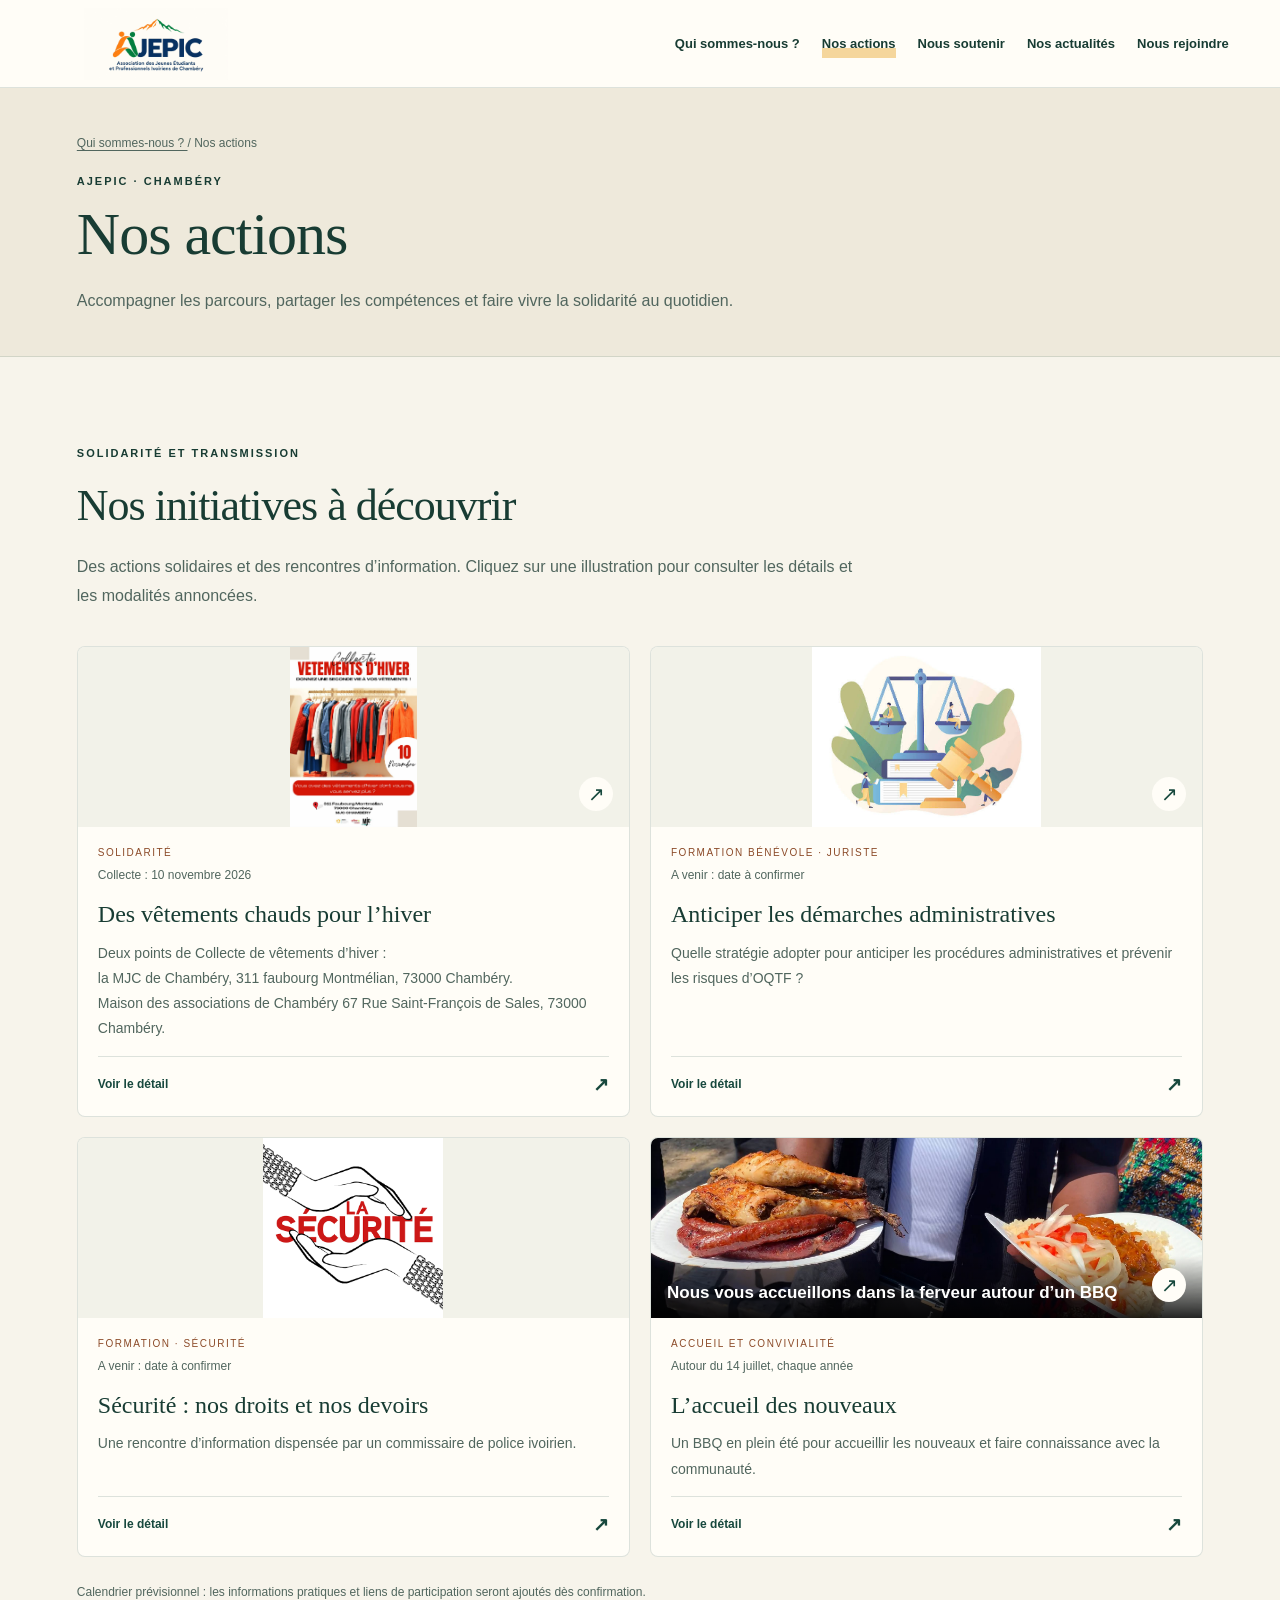
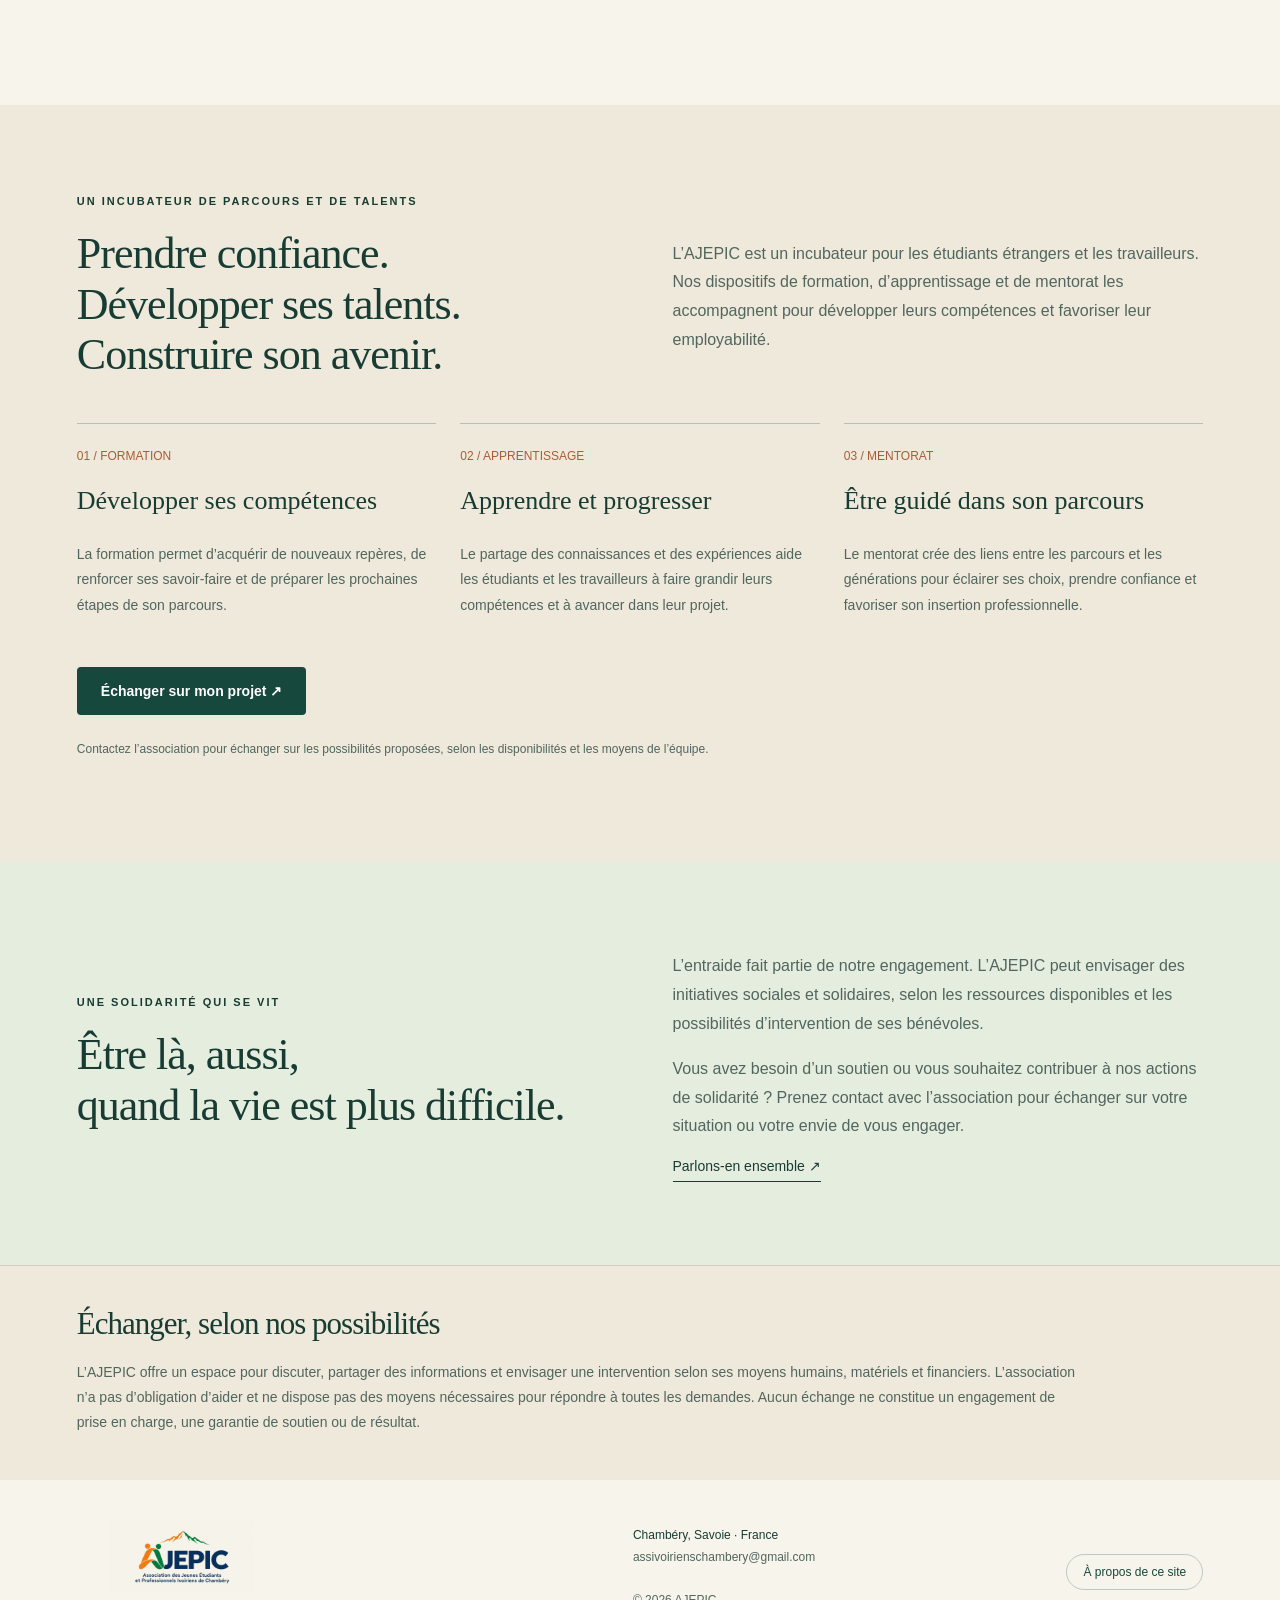
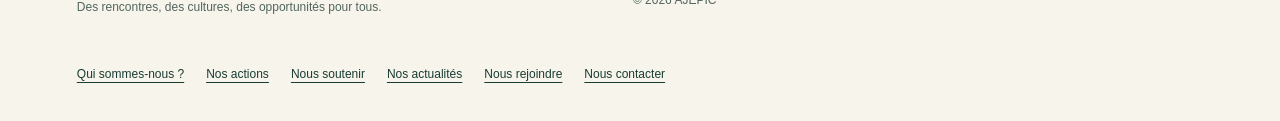
==== commit 63e00563: "mise à jour photo et affiche, lien billet" ====
--- a/actions.html
+++ b/actions.html
@@ -107,7 +107,7 @@
         Formation bénévole · Juriste
        </span>
        <span class="initiative-date">
-        Lien prévu fin novembre 2026
+        A venir : date à confirmer
        </span>
        <h3>
         Anticiper les démarches administratives
@@ -134,7 +134,7 @@
         Formation · Sécurité
        </span>
        <span class="initiative-date">
-        Date à confirmer
+        A venir : date à confirmer
        </span>
        <h3>
         Sécurité : nos droits et nos devoirs
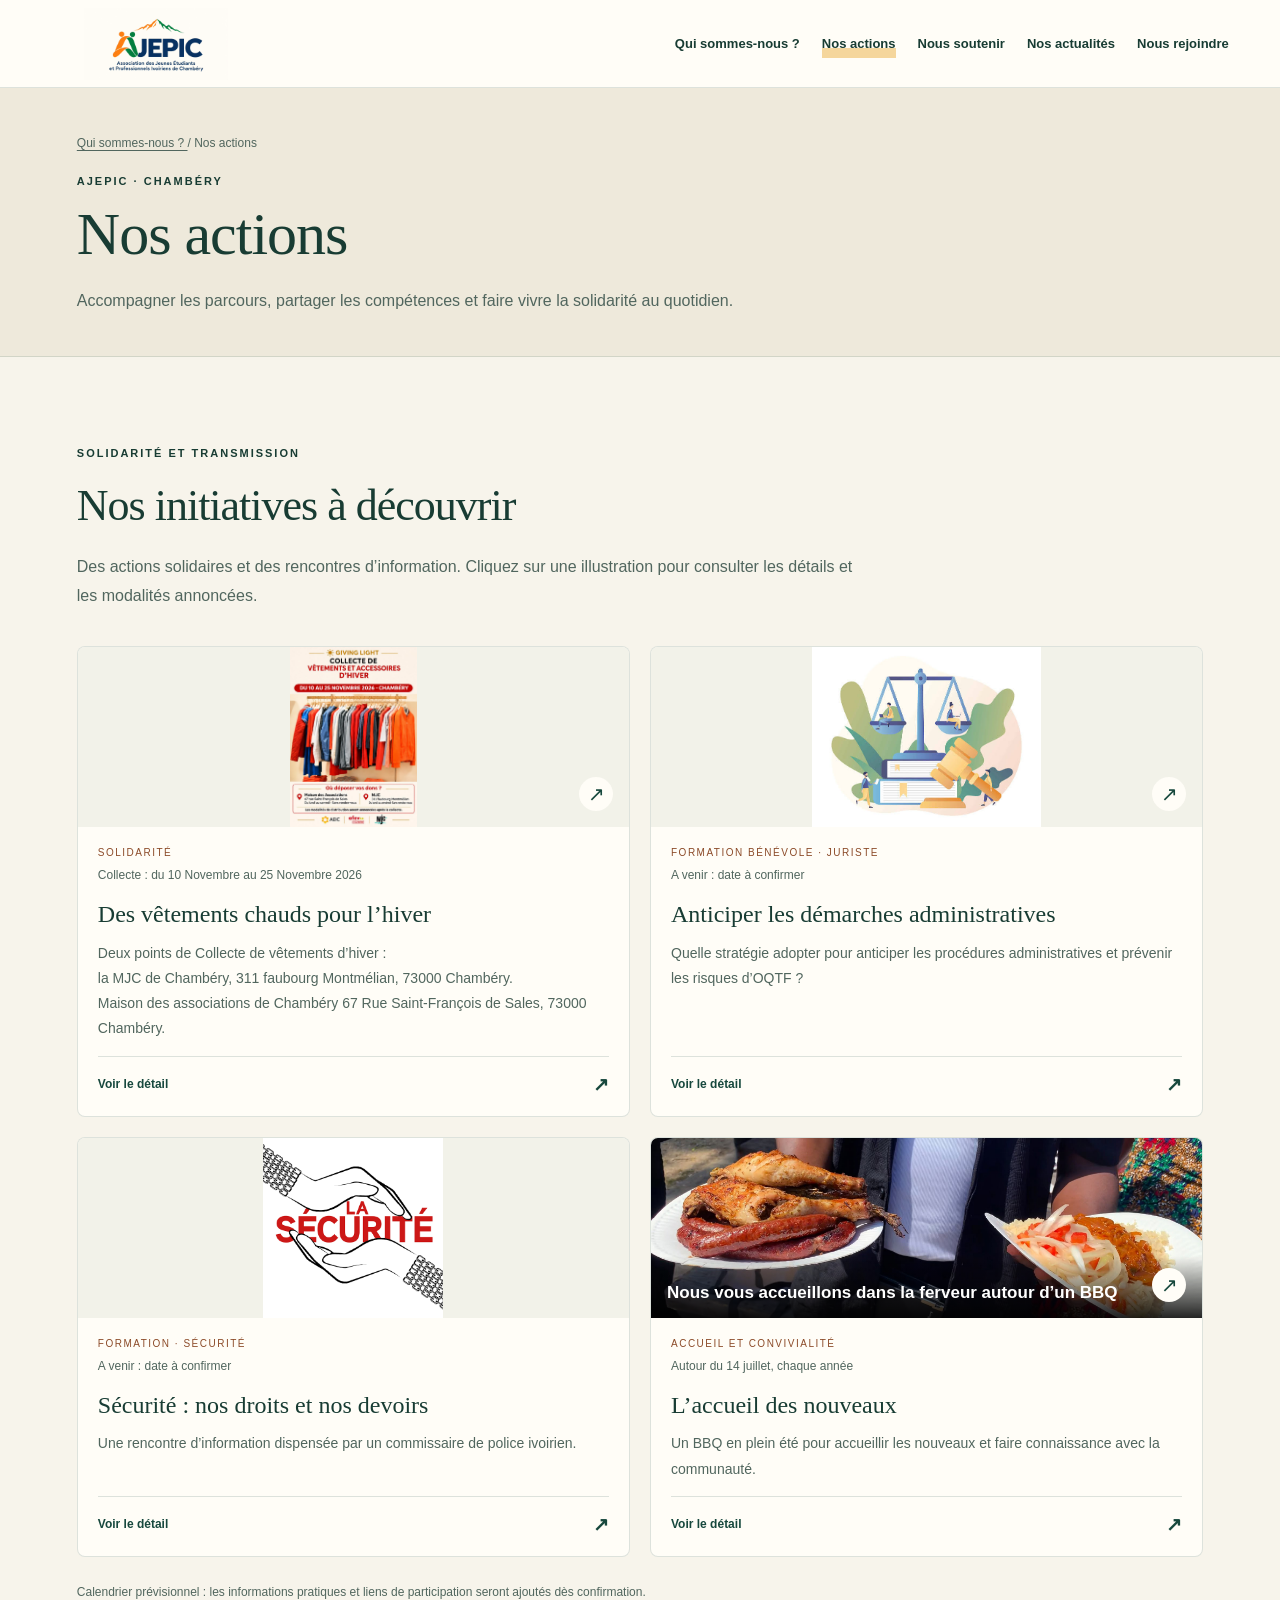
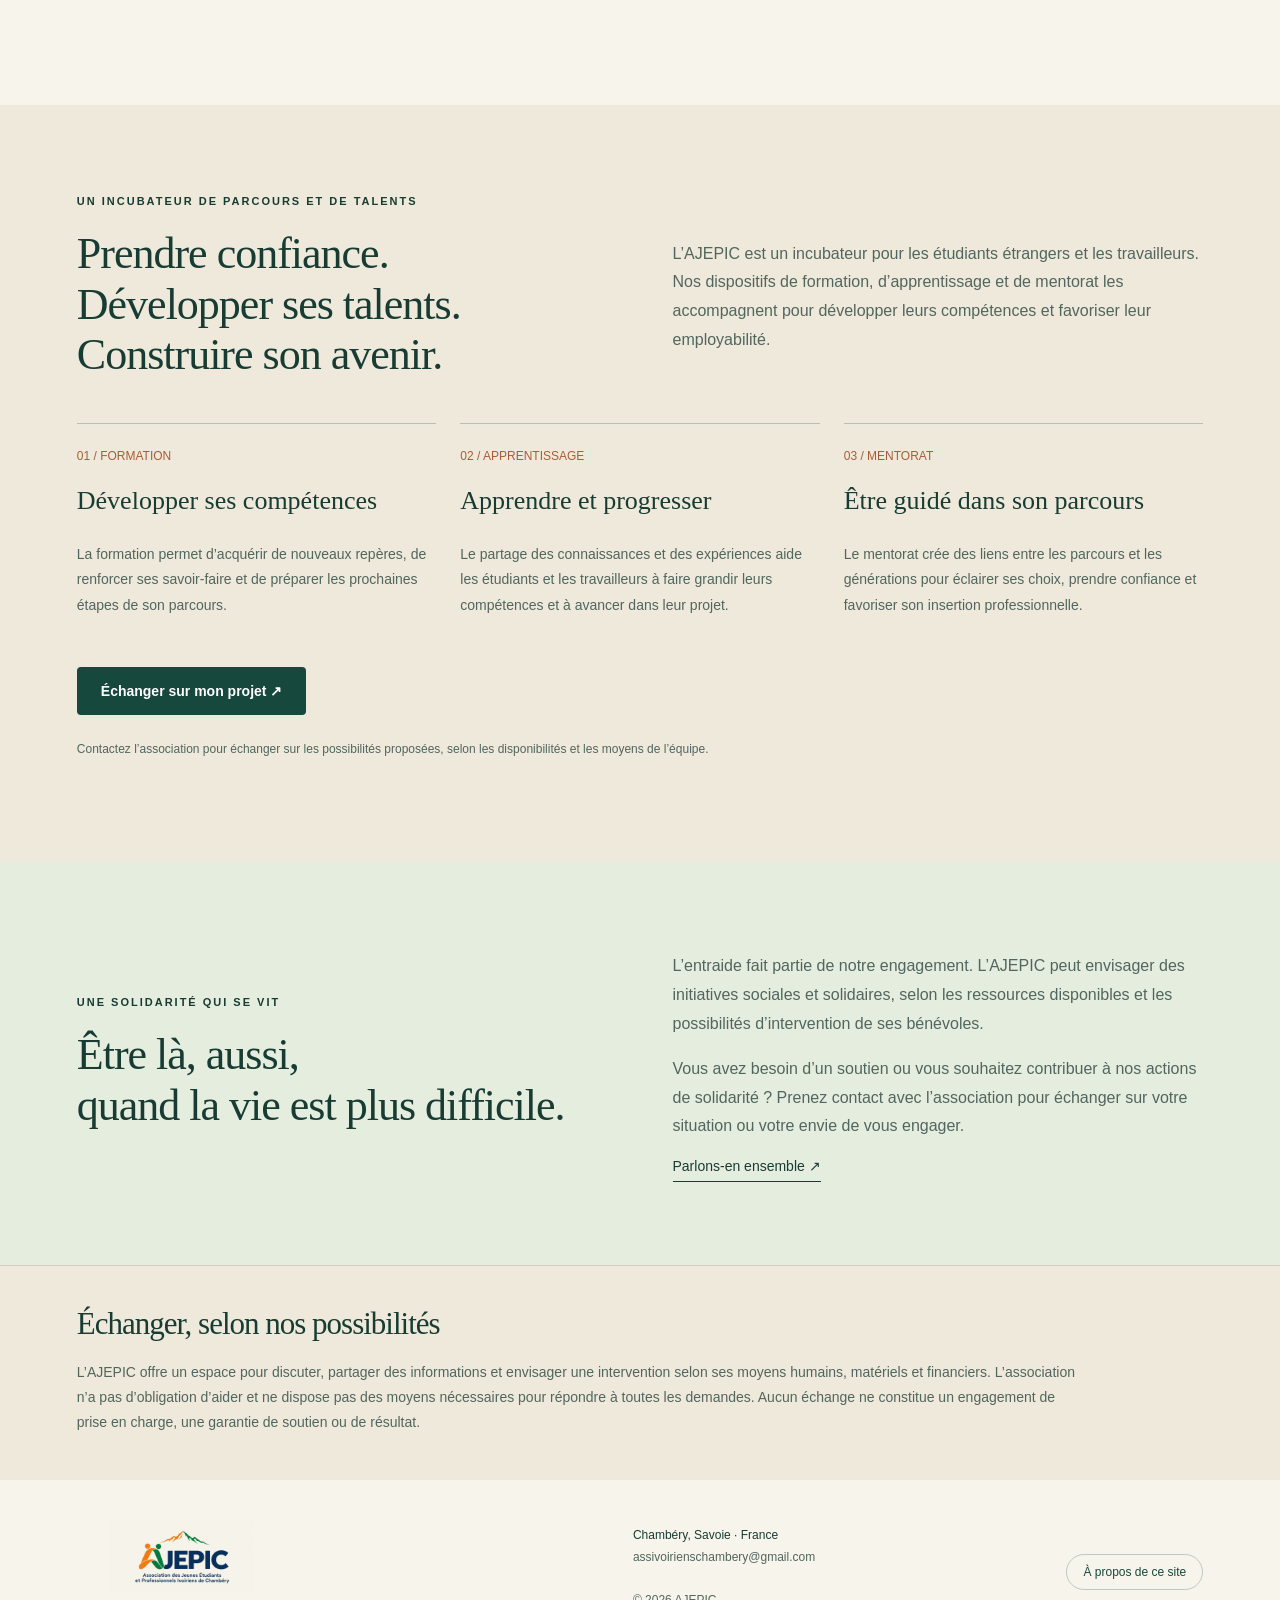
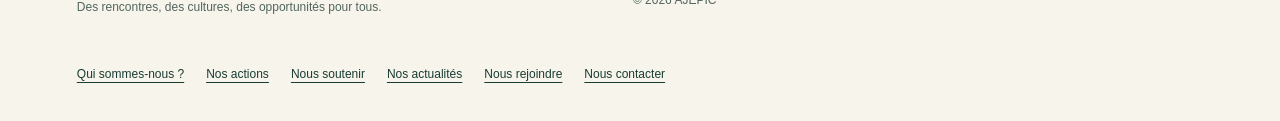
==== commit 5ca75145: "ajout formulaire _ date collecte" ====
--- a/actions.html
+++ b/actions.html
@@ -67,7 +67,7 @@
     <div class="initiative-grid">
      <article class="initiative-card">
       <button aria-label="Détails : Des vêtements chauds pour l’hiver" class="initiative-visual" data-initiative="0">
-       <img alt="Affiche de la collecte de vêtements d’hiver du 10 novembre à la MJC de Chambéry" loading="lazy" src="assets/collecte-vetements-hiver.jpeg"/>
+       <img alt="Affiche de la collecte de vêtements d’hiver du 10 - 25 novembre à la MJC de Chambéry" loading="lazy" src="assets/collecte-vetements-hiver_up.jpeg"/>
        <span aria-hidden="true">
         ↗
        </span>
@@ -77,7 +77,7 @@
         Solidarité
        </span>
        <span class="initiative-date">
-        Collecte : 10 novembre 2026
+        Collecte : du 10 Novembre au 25 Novembre 2026
        </span>
        <h3>
         Des vêtements chauds pour l’hiver
